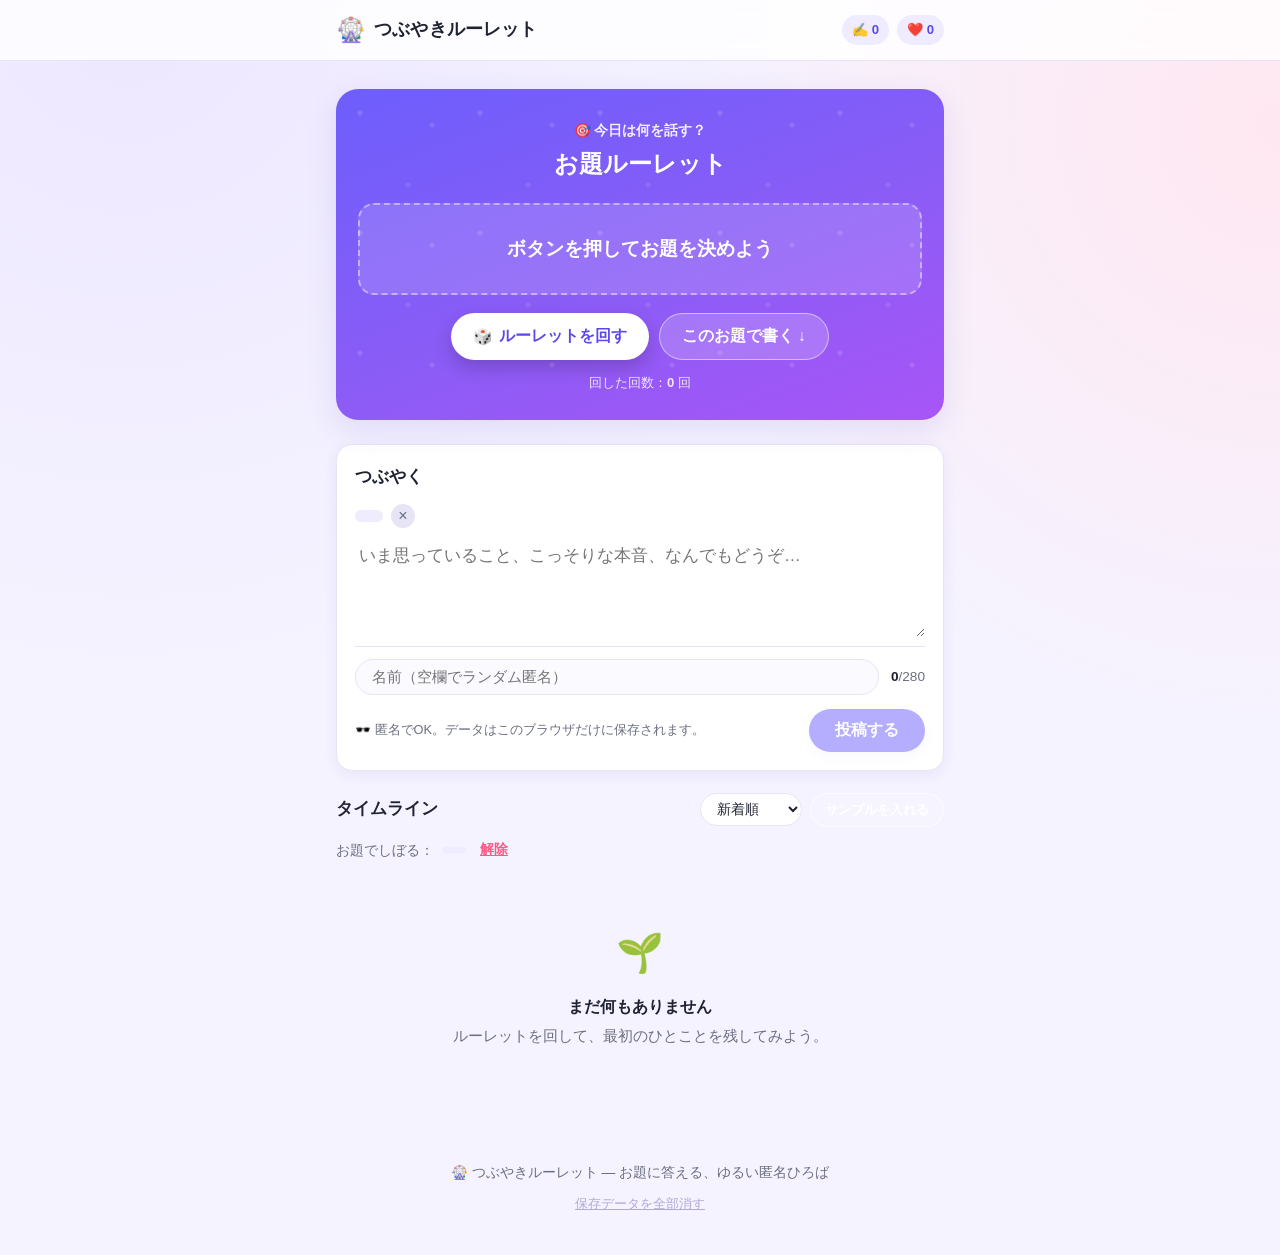
==== index.html @ 8a647266 "つぶやきルーレット: お題ルーレット付き匿名ミニSNS（初版） お題ルーレット・匿名投稿・いいね・お題フィルタ・localStorage保存の静的サイト。  Co-Authored-By: Claud" ====
<!DOCTYPE html>
<html lang="ja">
<head>
  <meta charset="UTF-8">
  <meta name="viewport" content="width=device-width, initial-scale=1.0">
  <title>つぶやきルーレット | お題に答える匿名ひろば</title>
  <meta name="description" content="お題ルーレットを回して、出たテーマに匿名でつぶやくミニSNS。人の考えや思想がゆるくのぞける、遊び心のあるひろばです。">
  <link rel="stylesheet" href="style.css">
</head>
<body>
  <!-- ヘッダー -->
  <header class="header">
    <div class="wrap header__inner">
      <a href="#top" class="brand">
        <span class="brand__mark">🎡</span>
        <span class="brand__name">つぶやきルーレット</span>
      </a>
      <div class="header__stats" id="headerStats">
        <span class="stat-chip" title="このブラウザからの投稿数">✍️ <b id="statPosts">0</b></span>
        <span class="stat-chip" title="あなたが押したいいね">❤️ <b id="statLikes">0</b></span>
      </div>
    </div>
  </header>

  <main class="wrap" id="top">
    <!-- ゲーム：お題ルーレット -->
    <section class="roulette" aria-labelledby="rouletteHead">
      <p class="roulette__eyebrow">🎯 今日は何を話す？</p>
      <h1 class="roulette__head" id="rouletteHead">お題ルーレット</h1>

      <div class="reel" id="reel" aria-live="polite">
        <span class="reel__text" id="reelText">ボタンを押してお題を決めよう</span>
      </div>

      <div class="roulette__actions">
        <button class="btn btn--spin" id="spinBtn">
          <span class="btn__icon">🎲</span> ルーレットを回す
        </button>
        <button class="btn btn--ghost" id="jumpPost" hidden>このお題で書く ↓</button>
      </div>
      <p class="roulette__hint" id="spinHint">回した回数：<b id="spinCount">0</b> 回</p>
    </section>

    <!-- 投稿フォーム -->
    <section class="composer" id="composer" aria-labelledby="composerHead">
      <h2 class="section-title" id="composerHead">つぶやく</h2>

      <div class="composer__topic" id="composerTopic" hidden>
        <span class="topic-chip" id="topicChip"></span>
        <button class="topic-clear" id="topicClear" title="お題を外す" aria-label="お題を外す">×</button>
      </div>

      <form id="postForm" novalidate>
        <textarea id="postText" class="composer__text" maxlength="280"
          placeholder="いま思っていること、こっそりな本音、なんでもどうぞ…" rows="3" required></textarea>

        <div class="composer__row">
          <input id="postName" class="composer__name" type="text" maxlength="20"
            placeholder="名前（空欄でランダム匿名）" autocomplete="off">
          <span class="composer__count"><b id="charCount">0</b>/280</span>
        </div>

        <div class="composer__foot">
          <p class="composer__note">🕶️ 匿名でOK。データはこのブラウザだけに保存されます。</p>
          <button type="submit" class="btn btn--post" id="postBtn">投稿する</button>
        </div>
      </form>
    </section>

    <!-- タイムライン -->
    <section class="timeline" aria-labelledby="timelineHead">
      <div class="timeline__head">
        <h2 class="section-title" id="timelineHead">タイムライン</h2>
        <div class="timeline__tools">
          <select id="sortSelect" class="select" aria-label="並び替え">
            <option value="new">新着順</option>
            <option value="like">いいね順</option>
          </select>
          <button class="btn btn--ghost btn--sm" id="seedBtn" title="サンプル投稿を追加">サンプルを入れる</button>
        </div>
      </div>

      <div class="filterbar" id="filterBar" hidden>
        <span class="filterbar__label">お題でしぼる：</span>
        <span id="activeFilter" class="filter-tag"></span>
        <button class="filter-clear" id="filterClear">解除</button>
      </div>

      <div id="feed" class="feed"></div>

      <div id="emptyState" class="empty" hidden>
        <span class="empty__emoji">🌱</span>
        <p class="empty__title">まだ何もありません</p>
        <p class="empty__text">ルーレットを回して、最初のひとことを残してみよう。</p>
      </div>
    </section>
  </main>

  <footer class="footer">
    <div class="wrap">
      <p>🎡 つぶやきルーレット — お題に答える、ゆるい匿名ひろば</p>
      <button class="footer__reset" id="resetAll">保存データを全部消す</button>
    </div>
  </footer>

  <!-- 投稿カードのテンプレート -->
  <template id="postTpl">
    <article class="post">
      <div class="post__avatar" aria-hidden="true"></div>
      <div class="post__body">
        <div class="post__meta">
          <span class="post__name"></span>
          <span class="post__dot">·</span>
          <time class="post__time"></time>
          <button class="post__del" title="削除" aria-label="この投稿を削除">🗑️</button>
        </div>
        <button class="post__topic" hidden></button>
        <p class="post__text"></p>
        <div class="post__actions">
          <button class="like">
            <span class="like__icon">🤍</span>
            <span class="like__count">0</span>
          </button>
        </div>
      </div>
    </article>
  </template>

  <script src="script.js"></script>
</body>
</html>
---- style.css ----
/* =========================================================
   つぶやきルーレット — styles
   ========================================================= */
*,
*::before,
*::after { box-sizing: border-box; }

:root {
  --bg: #f5f3ff;
  --bg-soft: #ffffff;
  --ink: #1f2233;
  --ink-soft: #6b6f82;
  --line: #e7e4f5;
  --brand: #6d5efc;
  --brand-dark: #5a49e8;
  --brand-soft: #efecff;
  --pink: #ff5a86;
  --gold: #ffb020;
  --radius: 16px;
  --shadow: 0 10px 30px rgba(80, 66, 190, 0.12);
  --shadow-soft: 0 4px 14px rgba(80, 66, 190, 0.08);
  --max: 640px;
  --t: 0.2s ease;
}

html { scroll-behavior: smooth; }

body {
  margin: 0;
  font-family: "Hiragino Kaku Gothic ProN", "Hiragino Sans", "Noto Sans JP",
    "Yu Gothic", "Meiryo", sans-serif;
  color: var(--ink);
  background:
    radial-gradient(circle at 10% 0%, #ede7ff 0, transparent 40%),
    radial-gradient(circle at 100% 10%, #ffe7f1 0, transparent 35%),
    var(--bg);
  line-height: 1.7;
  -webkit-font-smoothing: antialiased;
  min-height: 100vh;
}

.wrap { width: 100%; max-width: var(--max); margin: 0 auto; padding: 0 16px; }

h1, h2, p { margin: 0; }
button { font-family: inherit; cursor: pointer; }

/* ---------------- Header ---------------- */
.header {
  position: sticky;
  top: 0;
  z-index: 50;
  background: rgba(255, 255, 255, 0.82);
  backdrop-filter: blur(10px);
  border-bottom: 1px solid var(--line);
}
.header__inner {
  display: flex;
  align-items: center;
  justify-content: space-between;
  height: 60px;
}
.brand { display: flex; align-items: center; gap: 8px; color: var(--ink); text-decoration: none; }
.brand__mark { font-size: 1.5rem; }
.brand__name { font-weight: 800; font-size: 1.1rem; letter-spacing: 0.01em; }
.header__stats { display: flex; gap: 8px; }
.stat-chip {
  font-size: 0.82rem;
  font-weight: 600;
  color: var(--ink-soft);
  background: var(--brand-soft);
  padding: 4px 10px;
  border-radius: 999px;
}
.stat-chip b { color: var(--brand-dark); }

/* ---------------- Roulette (game) ---------------- */
.roulette {
  text-align: center;
  margin: 28px 0 24px;
  padding: 30px 22px 26px;
  background: linear-gradient(160deg, #6d5efc 0%, #8b5cf6 55%, #a855f7 100%);
  border-radius: 22px;
  color: #fff;
  box-shadow: var(--shadow);
  position: relative;
  overflow: hidden;
}
.roulette::after {
  content: "";
  position: absolute;
  inset: 0;
  background-image:
    radial-gradient(circle at 20% 20%, rgba(255,255,255,.14) 0 2px, transparent 3px),
    radial-gradient(circle at 80% 30%, rgba(255,255,255,.12) 0 2px, transparent 3px),
    radial-gradient(circle at 60% 80%, rgba(255,255,255,.10) 0 2px, transparent 3px);
  background-size: 120px 120px;
  pointer-events: none;
}
.roulette__eyebrow { position: relative; font-size: 0.85rem; font-weight: 700; opacity: 0.9; }
.roulette__head { position: relative; font-size: 1.5rem; font-weight: 800; margin: 2px 0 18px; }

.reel {
  position: relative;
  min-height: 92px;
  display: flex;
  align-items: center;
  justify-content: center;
  padding: 16px 18px;
  margin-bottom: 18px;
  background: rgba(255, 255, 255, 0.14);
  border: 2px dashed rgba(255, 255, 255, 0.45);
  border-radius: var(--radius);
}
.reel__text {
  font-size: 1.2rem;
  font-weight: 800;
  line-height: 1.5;
  transition: transform 0.08s ease, opacity 0.08s ease;
}
.reel.is-spinning .reel__text { opacity: 0.9; }
.reel.is-hit { animation: pop 0.45s ease; }
@keyframes pop {
  0% { transform: scale(0.8); }
  55% { transform: scale(1.08); }
  100% { transform: scale(1); }
}

.roulette__actions { position: relative; display: flex; gap: 10px; justify-content: center; flex-wrap: wrap; }
.roulette__hint { position: relative; margin-top: 12px; font-size: 0.82rem; opacity: 0.85; }

/* ---------------- Buttons ---------------- */
.btn {
  display: inline-flex;
  align-items: center;
  justify-content: center;
  gap: 6px;
  border: none;
  border-radius: 999px;
  font-weight: 700;
  font-size: 0.98rem;
  padding: 12px 22px;
  transition: transform var(--t), background var(--t), box-shadow var(--t), color var(--t);
}
.btn:active { transform: scale(0.96); }
.btn--spin {
  background: #fff;
  color: var(--brand-dark);
  box-shadow: 0 8px 18px rgba(0, 0, 0, 0.18);
}
.btn--spin:hover { transform: translateY(-2px); }
.btn--spin:disabled { opacity: 0.7; cursor: default; transform: none; }
.btn--ghost {
  background: rgba(255, 255, 255, 0.18);
  color: #fff;
  border: 1px solid rgba(255, 255, 255, 0.5);
}
.btn--ghost:hover { background: rgba(255, 255, 255, 0.28); }
.btn--post {
  background: var(--brand);
  color: #fff;
  padding: 11px 26px;
  box-shadow: var(--shadow-soft);
}
.btn--post:hover { background: var(--brand-dark); }
.btn--post:disabled { opacity: 0.5; cursor: default; }
.btn--sm { padding: 7px 14px; font-size: 0.84rem; }

/* ---------------- Composer ---------------- */
.section-title { font-size: 1.05rem; font-weight: 800; color: var(--ink); }

.composer {
  background: var(--bg-soft);
  border: 1px solid var(--line);
  border-radius: var(--radius);
  padding: 18px;
  box-shadow: var(--shadow-soft);
  margin-bottom: 22px;
}
.composer__topic { display: flex; align-items: center; gap: 8px; margin: 12px 0 4px; }
.topic-chip {
  display: inline-block;
  font-size: 0.85rem;
  font-weight: 700;
  color: var(--brand-dark);
  background: var(--brand-soft);
  padding: 6px 14px;
  border-radius: 999px;
}
.topic-clear {
  border: none;
  background: var(--line);
  color: var(--ink-soft);
  width: 24px; height: 24px;
  border-radius: 50%;
  font-size: 1rem;
  line-height: 1;
}
.topic-clear:hover { background: #ddd8f0; }

.composer__text {
  width: 100%;
  border: none;
  resize: vertical;
  font-family: inherit;
  font-size: 1.05rem;
  line-height: 1.7;
  color: var(--ink);
  padding: 10px 4px;
  background: transparent;
}
.composer__text:focus { outline: none; }

.composer__row {
  display: flex;
  align-items: center;
  gap: 12px;
  border-top: 1px solid var(--line);
  padding-top: 12px;
}
.composer__name {
  flex: 1;
  border: 1px solid var(--line);
  border-radius: 999px;
  padding: 9px 16px;
  font-size: 0.92rem;
  font-family: inherit;
  color: var(--ink);
  background: #fafaff;
}
.composer__name:focus { outline: none; border-color: var(--brand); }
.composer__count { font-size: 0.85rem; color: var(--ink-soft); white-space: nowrap; }
.composer__count b { color: var(--ink); }
.composer__count.is-over b { color: var(--pink); }

.composer__foot {
  display: flex;
  align-items: center;
  justify-content: space-between;
  gap: 12px;
  margin-top: 14px;
}
.composer__note { font-size: 0.8rem; color: var(--ink-soft); }

/* ---------------- Timeline ---------------- */
.timeline__head {
  display: flex;
  align-items: center;
  justify-content: space-between;
  gap: 12px;
  margin-bottom: 12px;
}
.timeline__tools { display: flex; gap: 8px; align-items: center; }
.select {
  font-family: inherit;
  font-size: 0.86rem;
  padding: 7px 12px;
  border: 1px solid var(--line);
  border-radius: 999px;
  background: var(--bg-soft);
  color: var(--ink);
}
.select:focus { outline: none; border-color: var(--brand); }

.filterbar {
  display: flex;
  align-items: center;
  gap: 8px;
  flex-wrap: wrap;
  margin-bottom: 12px;
  font-size: 0.85rem;
  color: var(--ink-soft);
}
.filter-tag {
  font-weight: 700;
  color: var(--brand-dark);
  background: var(--brand-soft);
  padding: 3px 12px;
  border-radius: 999px;
}
.filter-clear {
  border: none;
  background: none;
  color: var(--pink);
  font-size: 0.85rem;
  font-weight: 700;
  text-decoration: underline;
}

.feed { display: flex; flex-direction: column; gap: 12px; }

.post {
  display: flex;
  gap: 12px;
  background: var(--bg-soft);
  border: 1px solid var(--line);
  border-radius: var(--radius);
  padding: 16px;
  box-shadow: var(--shadow-soft);
  animation: rise 0.35s ease;
}
@keyframes rise {
  from { opacity: 0; transform: translateY(10px); }
  to { opacity: 1; transform: none; }
}
.post__avatar {
  flex-shrink: 0;
  width: 44px; height: 44px;
  border-radius: 50%;
  display: flex;
  align-items: center;
  justify-content: center;
  font-weight: 800;
  font-size: 1.1rem;
  color: #fff;
}
.post__body { flex: 1; min-width: 0; }
.post__meta { display: flex; align-items: center; gap: 6px; font-size: 0.9rem; }
.post__name { font-weight: 700; color: var(--ink); }
.post__dot { color: var(--ink-soft); }
.post__time { color: var(--ink-soft); font-size: 0.85rem; }
.post__del {
  margin-left: auto;
  border: none;
  background: none;
  font-size: 0.9rem;
  opacity: 0.4;
  transition: opacity var(--t);
}
.post__del:hover { opacity: 1; }

.post__topic {
  display: inline-block;
  margin: 6px 0 2px;
  border: none;
  font-size: 0.78rem;
  font-weight: 700;
  color: var(--brand-dark);
  background: var(--brand-soft);
  padding: 3px 11px;
  border-radius: 999px;
}
.post__topic:hover { background: #e3ddff; }

.post__text {
  margin: 6px 0 10px;
  font-size: 1.02rem;
  line-height: 1.75;
  white-space: pre-wrap;
  word-break: break-word;
}
.post__actions { display: flex; gap: 8px; }
.like {
  display: inline-flex;
  align-items: center;
  gap: 6px;
  border: 1px solid var(--line);
  background: var(--bg-soft);
  color: var(--ink-soft);
  padding: 5px 14px;
  border-radius: 999px;
  font-size: 0.86rem;
  font-weight: 600;
  transition: all var(--t);
}
.like:hover { border-color: var(--pink); color: var(--pink); }
.like.is-liked {
  background: #fff0f5;
  border-color: var(--pink);
  color: var(--pink);
}
.like.is-liked .like__icon { animation: beat 0.4s ease; }
@keyframes beat {
  0%,100% { transform: scale(1); }
  40% { transform: scale(1.35); }
}

/* ---------------- Empty ---------------- */
.empty { text-align: center; padding: 46px 20px; color: var(--ink-soft); }
.empty__emoji { font-size: 2.4rem; }
.empty__title { font-weight: 800; color: var(--ink); margin-top: 8px; }
.empty__text { font-size: 0.92rem; margin-top: 4px; }

/* ---------------- Footer ---------------- */
.footer {
  margin-top: 40px;
  padding: 26px 0 40px;
  text-align: center;
  color: var(--ink-soft);
  font-size: 0.86rem;
}
.footer__reset {
  display: inline-block;
  margin-top: 10px;
  border: none;
  background: none;
  color: #b3a9d6;
  font-size: 0.8rem;
  text-decoration: underline;
}
.footer__reset:hover { color: var(--pink); }

/* ---------------- Toast ---------------- */
.toast {
  position: fixed;
  left: 50%;
  bottom: 26px;
  transform: translateX(-50%) translateY(20px);
  background: var(--ink);
  color: #fff;
  padding: 11px 22px;
  border-radius: 999px;
  font-size: 0.9rem;
  font-weight: 600;
  box-shadow: 0 10px 24px rgba(0, 0, 0, 0.25);
  opacity: 0;
  pointer-events: none;
  transition: opacity 0.25s ease, transform 0.25s ease;
  z-index: 100;
}
.toast.is-show { opacity: 1; transform: translateX(-50%) translateY(0); }

@media (prefers-reduced-motion: reduce) {
  * { animation: none !important; scroll-behavior: auto; }
}

/* ---------------- Responsive ---------------- */
@media (max-width: 480px) {
  .roulette__head { font-size: 1.3rem; }
  .reel__text { font-size: 1.05rem; }
  .composer__foot { flex-direction: column; align-items: stretch; }
  .btn--post { width: 100%; }
  .brand__name { font-size: 1rem; }
}
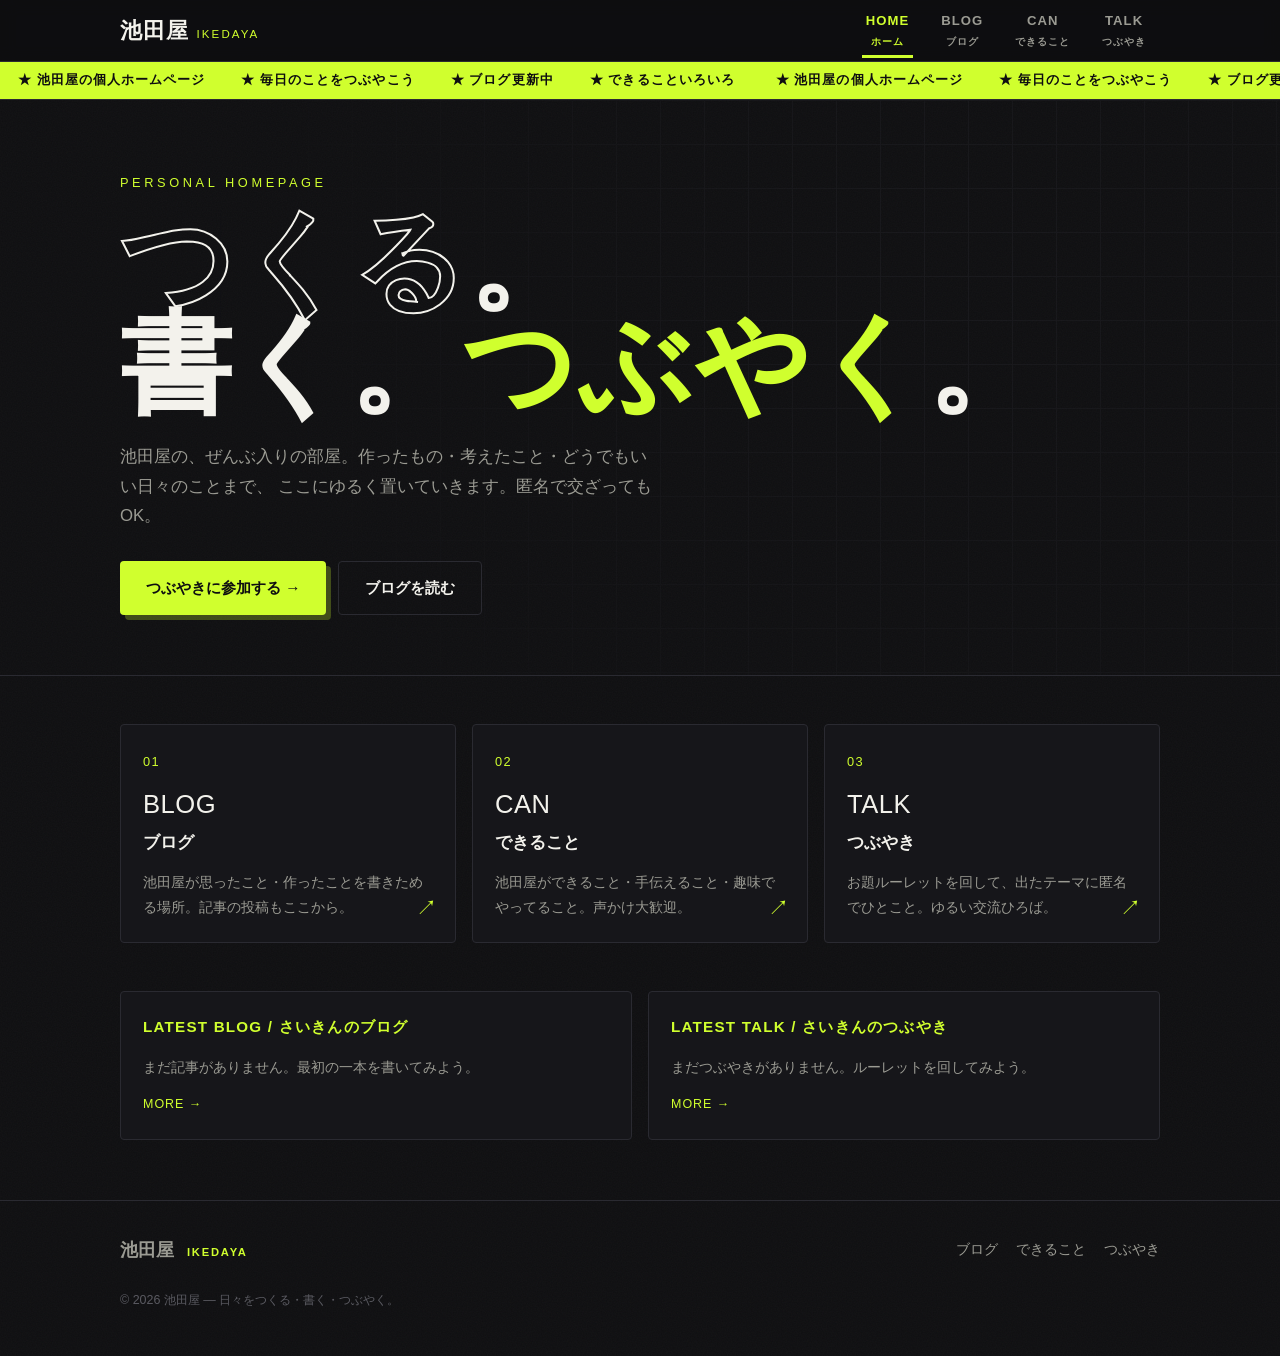
==== commit 504aa833: "池田屋の個人ホームページに再構成（ダーク×アシッドの多ページ化） ・ホーム/ブログ/できること/つぶやきの4ページ構成 ・ドロヘドロ的なダーク×アシッドの新デザイン、JP/EN併記ナビ ・ブログ投稿機" ====
--- a/index.html
+++ b/index.html
@@ -3,129 +3,107 @@
 <head>
   <meta charset="UTF-8">
   <meta name="viewport" content="width=device-width, initial-scale=1.0">
-  <title>つぶやきルーレット | お題に答える匿名ひろば</title>
-  <meta name="description" content="お題ルーレットを回して、出たテーマに匿名でつぶやくミニSNS。人の考えや思想がゆるくのぞける、遊び心のあるひろばです。">
+  <title>池田屋 IKEDAYA | 日々をつくる・書く・つぶやく</title>
+  <meta name="description" content="池田屋の個人ホームページ。ブログ、できること、そしてお題に答える匿名つぶやきSNS。日々のことをカジュアルに残す場所。">
   <link rel="stylesheet" href="style.css">
 </head>
-<body>
-  <!-- ヘッダー -->
-  <header class="header">
-    <div class="wrap header__inner">
-      <a href="#top" class="brand">
-        <span class="brand__mark">🎡</span>
-        <span class="brand__name">つぶやきルーレット</span>
+<body data-page="home">
+  <!-- ナビ -->
+  <header class="nav">
+    <div class="nav__inner">
+      <a class="nav__brand" href="index.html">
+        <span class="nav__jp">池田屋</span><span class="nav__en">IKEDAYA</span>
       </a>
-      <div class="header__stats" id="headerStats">
-        <span class="stat-chip" title="このブラウザからの投稿数">✍️ <b id="statPosts">0</b></span>
-        <span class="stat-chip" title="あなたが押したいいね">❤️ <b id="statLikes">0</b></span>
-      </div>
+      <button class="nav__toggle" id="navToggle" aria-controls="navMenu" aria-expanded="false">MENU</button>
+      <nav class="nav__menu" id="navMenu">
+        <a href="index.html" data-nav="home">HOME<span>ホーム</span></a>
+        <a href="blog.html" data-nav="blog">BLOG<span>ブログ</span></a>
+        <a href="can.html" data-nav="can">CAN<span>できること</span></a>
+        <a href="sns.html" data-nav="sns">TALK<span>つぶやき</span></a>
+      </nav>
     </div>
   </header>
 
-  <main class="wrap" id="top">
-    <!-- ゲーム：お題ルーレット -->
-    <section class="roulette" aria-labelledby="rouletteHead">
-      <p class="roulette__eyebrow">🎯 今日は何を話す？</p>
-      <h1 class="roulette__head" id="rouletteHead">お題ルーレット</h1>
+  <!-- ティッカー -->
+  <div class="ticker" aria-hidden="true">
+    <div class="ticker__track">
+      <span>★ 池田屋の個人ホームページ</span><span>★ 毎日のことをつぶやこう</span><span>★ ブログ更新中</span><span>★ できることいろいろ</span>
+      <span>★ 池田屋の個人ホームページ</span><span>★ 毎日のことをつぶやこう</span><span>★ ブログ更新中</span><span>★ できることいろいろ</span>
+    </div>
+  </div>
 
-      <div class="reel" id="reel" aria-live="polite">
-        <span class="reel__text" id="reelText">ボタンを押してお題を決めよう</span>
+  <!-- ヒーロー -->
+  <section class="hero">
+    <div class="wrap hero__inner">
+      <p class="hero__kicker en">PERSONAL HOMEPAGE</p>
+      <h1 class="hero__title">
+        <span class="out">つくる</span>。<br>書く。<span class="acid">つぶやく</span>。
+      </h1>
+      <p class="hero__sub">
+        池田屋の、ぜんぶ入りの部屋。作ったもの・考えたこと・どうでもいい日々のことまで、
+        ここにゆるく置いていきます。匿名で交ざってもOK。
+      </p>
+      <div class="hero__cta">
+        <a href="sns.html" class="btn btn--acid">つぶやきに参加する →</a>
+        <a href="blog.html" class="btn btn--line">ブログを読む</a>
       </div>
+    </div>
+  </section>
 
-      <div class="roulette__actions">
-        <button class="btn btn--spin" id="spinBtn">
-          <span class="btn__icon">🎲</span> ルーレットを回す
-        </button>
-        <button class="btn btn--ghost" id="jumpPost" hidden>このお題で書く ↓</button>
+  <!-- 各ページ導線 -->
+  <div class="wrap">
+    <div class="home-grid">
+      <a class="tile" href="blog.html">
+        <div class="tile__no en">01</div>
+        <div class="tile__en en">BLOG</div>
+        <div class="tile__jp">ブログ</div>
+        <p class="tile__desc">池田屋が思ったこと・作ったことを書きためる場所。記事の投稿もここから。</p>
+        <span class="tile__arrow">↗</span>
+      </a>
+      <a class="tile" href="can.html">
+        <div class="tile__no en">02</div>
+        <div class="tile__en en">CAN</div>
+        <div class="tile__jp">できること</div>
+        <p class="tile__desc">池田屋ができること・手伝えること・趣味でやってること。声かけ大歓迎。</p>
+        <span class="tile__arrow">↗</span>
+      </a>
+      <a class="tile" href="sns.html">
+        <div class="tile__no en">03</div>
+        <div class="tile__en en">TALK</div>
+        <div class="tile__jp">つぶやき</div>
+        <p class="tile__desc">お題ルーレットを回して、出たテーマに匿名でひとこと。ゆるい交流ひろば。</p>
+        <span class="tile__arrow">↗</span>
+      </a>
+    </div>
+
+    <!-- 最新プレビュー -->
+    <div class="preview">
+      <div class="preview__box">
+        <h3>LATEST BLOG / さいきんのブログ</h3>
+        <div id="previewBlog"></div>
+        <a class="preview__more en" href="blog.html">MORE →</a>
       </div>
-      <p class="roulette__hint" id="spinHint">回した回数：<b id="spinCount">0</b> 回</p>
-    </section>
+      <div class="preview__box">
+        <h3>LATEST TALK / さいきんのつぶやき</h3>
+        <div id="previewTalk"></div>
+        <a class="preview__more en" href="sns.html">MORE →</a>
+      </div>
+    </div>
+  </div>
 
-    <!-- 投稿フォーム -->
-    <section class="composer" id="composer" aria-labelledby="composerHead">
-      <h2 class="section-title" id="composerHead">つぶやく</h2>
-
-      <div class="composer__topic" id="composerTopic" hidden>
-        <span class="topic-chip" id="topicChip"></span>
-        <button class="topic-clear" id="topicClear" title="お題を外す" aria-label="お題を外す">×</button>
-      </div>
-
-      <form id="postForm" novalidate>
-        <textarea id="postText" class="composer__text" maxlength="280"
-          placeholder="いま思っていること、こっそりな本音、なんでもどうぞ…" rows="3" required></textarea>
-
-        <div class="composer__row">
-          <input id="postName" class="composer__name" type="text" maxlength="20"
-            placeholder="名前（空欄でランダム匿名）" autocomplete="off">
-          <span class="composer__count"><b id="charCount">0</b>/280</span>
-        </div>
-
-        <div class="composer__foot">
-          <p class="composer__note">🕶️ 匿名でOK。データはこのブラウザだけに保存されます。</p>
-          <button type="submit" class="btn btn--post" id="postBtn">投稿する</button>
-        </div>
-      </form>
-    </section>
-
-    <!-- タイムライン -->
-    <section class="timeline" aria-labelledby="timelineHead">
-      <div class="timeline__head">
-        <h2 class="section-title" id="timelineHead">タイムライン</h2>
-        <div class="timeline__tools">
-          <select id="sortSelect" class="select" aria-label="並び替え">
-            <option value="new">新着順</option>
-            <option value="like">いいね順</option>
-          </select>
-          <button class="btn btn--ghost btn--sm" id="seedBtn" title="サンプル投稿を追加">サンプルを入れる</button>
-        </div>
-      </div>
-
-      <div class="filterbar" id="filterBar" hidden>
-        <span class="filterbar__label">お題でしぼる：</span>
-        <span id="activeFilter" class="filter-tag"></span>
-        <button class="filter-clear" id="filterClear">解除</button>
-      </div>
-
-      <div id="feed" class="feed"></div>
-
-      <div id="emptyState" class="empty" hidden>
-        <span class="empty__emoji">🌱</span>
-        <p class="empty__title">まだ何もありません</p>
-        <p class="empty__text">ルーレットを回して、最初のひとことを残してみよう。</p>
-      </div>
-    </section>
-  </main>
-
-  <footer class="footer">
-    <div class="wrap">
-      <p>🎡 つぶやきルーレット — お題に答える、ゆるい匿名ひろば</p>
-      <button class="footer__reset" id="resetAll">保存データを全部消す</button>
+  <!-- フッター -->
+  <footer class="foot">
+    <div class="wrap foot__inner">
+      <div class="foot__brand">池田屋 <span class="en">IKEDAYA</span></div>
+      <nav class="foot__links">
+        <a href="blog.html">ブログ</a>
+        <a href="can.html">できること</a>
+        <a href="sns.html">つぶやき</a>
+      </nav>
+      <p class="foot__copy">&copy; 2026 池田屋 — 日々をつくる・書く・つぶやく。</p>
     </div>
   </footer>
 
-  <!-- 投稿カードのテンプレート -->
-  <template id="postTpl">
-    <article class="post">
-      <div class="post__avatar" aria-hidden="true"></div>
-      <div class="post__body">
-        <div class="post__meta">
-          <span class="post__name"></span>
-          <span class="post__dot">·</span>
-          <time class="post__time"></time>
-          <button class="post__del" title="削除" aria-label="この投稿を削除">🗑️</button>
-        </div>
-        <button class="post__topic" hidden></button>
-        <p class="post__text"></p>
-        <div class="post__actions">
-          <button class="like">
-            <span class="like__icon">🤍</span>
-            <span class="like__count">0</span>
-          </button>
-        </div>
-      </div>
-    </article>
-  </template>
-
-  <script src="script.js"></script>
+  <script src="common.js"></script>
 </body>
 </html>
--- a/style.css
+++ b/style.css
@@ -1,26 +1,26 @@
 /* =========================================================
-   つぶやきルーレット — styles
+   池田屋 HOMEPAGE — shared styles
+   ダーク × アシッド（ドロヘドロ的な攻めたUI）
    ========================================================= */
 *,
 *::before,
 *::after { box-sizing: border-box; }
 
 :root {
-  --bg: #f5f3ff;
-  --bg-soft: #ffffff;
-  --ink: #1f2233;
-  --ink-soft: #6b6f82;
-  --line: #e7e4f5;
-  --brand: #6d5efc;
-  --brand-dark: #5a49e8;
-  --brand-soft: #efecff;
-  --pink: #ff5a86;
-  --gold: #ffb020;
-  --radius: 16px;
-  --shadow: 0 10px 30px rgba(80, 66, 190, 0.12);
-  --shadow-soft: 0 4px 14px rgba(80, 66, 190, 0.08);
-  --max: 640px;
-  --t: 0.2s ease;
+  --bg: #0e0e10;
+  --bg-2: #16161a;
+  --bg-3: #1e1e24;
+  --ink: #f3f2ec;
+  --muted: #9b9b93;
+  --line: #2a2a31;
+  --acid: #d0ff2e;      /* 毒キミドリ */
+  --acid-dim: #a9d321;
+  --blood: #ff3b3b;     /* 血赤 */
+  --magenta: #ff2e93;
+  --radius: 4px;
+  --max: 1080px;
+  --nav-h: 62px;
+  --t: 0.18s ease;
 }
 
 html { scroll-behavior: smooth; }
@@ -30,392 +30,620 @@
   font-family: "Hiragino Kaku Gothic ProN", "Hiragino Sans", "Noto Sans JP",
     "Yu Gothic", "Meiryo", sans-serif;
   color: var(--ink);
-  background:
-    radial-gradient(circle at 10% 0%, #ede7ff 0, transparent 40%),
-    radial-gradient(circle at 100% 10%, #ffe7f1 0, transparent 35%),
-    var(--bg);
-  line-height: 1.7;
+  background-color: var(--bg);
+  /* 全面に微細ノイズ */
+  background-image: url("data:image/svg+xml,%3Csvg xmlns='http://www.w3.org/2000/svg' width='120' height='120'%3E%3Cfilter id='n'%3E%3CfeTurbulence type='fractalNoise' baseFrequency='0.8' numOctaves='2'/%3E%3C/filter%3E%3Crect width='100%25' height='100%25' filter='url(%23n)' opacity='0.035'/%3E%3C/svg%3E");
+  line-height: 1.75;
   -webkit-font-smoothing: antialiased;
   min-height: 100vh;
 }
 
-.wrap { width: 100%; max-width: var(--max); margin: 0 auto; padding: 0 16px; }
-
-h1, h2, p { margin: 0; }
+img { max-width: 100%; display: block; }
+a { color: inherit; text-decoration: none; }
+h1, h2, h3, p { margin: 0; }
+ul { margin: 0; padding: 0; list-style: none; }
 button { font-family: inherit; cursor: pointer; }
 
-/* ---------------- Header ---------------- */
-.header {
+.wrap { width: 100%; max-width: var(--max); margin: 0 auto; padding: 0 20px; }
+
+.en { font-family: "Arial Black", "Helvetica Neue", Arial, sans-serif; letter-spacing: -0.01em; }
+.acid { color: var(--acid); }
+
+/* =========================================================
+   Navigation
+   ========================================================= */
+.nav {
   position: sticky;
   top: 0;
-  z-index: 50;
-  background: rgba(255, 255, 255, 0.82);
-  backdrop-filter: blur(10px);
+  z-index: 100;
+  height: var(--nav-h);
+  background: rgba(14, 14, 16, 0.9);
+  backdrop-filter: blur(8px);
   border-bottom: 1px solid var(--line);
 }
-.header__inner {
+.nav__inner {
+  height: 100%;
+  max-width: var(--max);
+  margin: 0 auto;
+  padding: 0 20px;
   display: flex;
   align-items: center;
   justify-content: space-between;
-  height: 60px;
-}
-.brand { display: flex; align-items: center; gap: 8px; color: var(--ink); text-decoration: none; }
-.brand__mark { font-size: 1.5rem; }
-.brand__name { font-weight: 800; font-size: 1.1rem; letter-spacing: 0.01em; }
-.header__stats { display: flex; gap: 8px; }
-.stat-chip {
+}
+.nav__brand { display: flex; align-items: baseline; gap: 8px; }
+.nav__jp {
+  font-weight: 900;
+  font-size: 1.35rem;
+  letter-spacing: 0.04em;
+}
+.nav__en {
+  font-family: "Arial Black", Arial, sans-serif;
+  font-size: 0.72rem;
+  letter-spacing: 0.18em;
+  color: var(--acid);
+}
+.nav__menu { display: flex; gap: 4px; }
+.nav__menu a {
+  position: relative;
+  display: flex;
+  flex-direction: column;
+  align-items: center;
+  padding: 6px 14px;
+  font-family: "Arial Black", Arial, sans-serif;
   font-size: 0.82rem;
+  font-weight: 800;
+  letter-spacing: 0.08em;
+  color: var(--muted);
+  transition: color var(--t);
+}
+.nav__menu a span {
+  font-family: "Hiragino Kaku Gothic ProN", sans-serif;
+  font-size: 0.6rem;
   font-weight: 600;
-  color: var(--ink-soft);
-  background: var(--brand-soft);
-  padding: 4px 10px;
-  border-radius: 999px;
-}
-.stat-chip b { color: var(--brand-dark); }
-
-/* ---------------- Roulette (game) ---------------- */
-.roulette {
-  text-align: center;
-  margin: 28px 0 24px;
-  padding: 30px 22px 26px;
-  background: linear-gradient(160deg, #6d5efc 0%, #8b5cf6 55%, #a855f7 100%);
-  border-radius: 22px;
-  color: #fff;
-  box-shadow: var(--shadow);
+  letter-spacing: 0.1em;
+  margin-top: 1px;
+}
+.nav__menu a:hover { color: var(--ink); }
+.nav__menu a.is-active { color: var(--acid); }
+.nav__menu a.is-active::after {
+  content: "";
+  position: absolute;
+  left: 10px; right: 10px; bottom: -1px;
+  height: 3px;
+  background: var(--acid);
+}
+.nav__toggle {
+  display: none;
+  border: 1px solid var(--line);
+  background: transparent;
+  color: var(--ink);
+  font-family: "Arial Black", Arial, sans-serif;
+  font-size: 0.75rem;
+  letter-spacing: 0.14em;
+  padding: 8px 14px;
+  border-radius: var(--radius);
+}
+
+/* =========================================================
+   Marquee ticker
+   ========================================================= */
+.ticker {
+  border-bottom: 1px solid var(--line);
+  background: var(--acid);
+  color: #0e0e10;
+  overflow: hidden;
+  white-space: nowrap;
+}
+.ticker__track {
+  display: inline-block;
+  padding: 7px 0;
+  font-family: "Arial Black", Arial, sans-serif;
+  font-weight: 800;
+  font-size: 0.82rem;
+  letter-spacing: 0.08em;
+  animation: marquee 22s linear infinite;
+}
+.ticker__track span { margin: 0 18px; }
+@keyframes marquee {
+  from { transform: translateX(0); }
+  to { transform: translateX(-50%); }
+}
+
+/* =========================================================
+   Hero (home)
+   ========================================================= */
+.hero {
   position: relative;
+  padding: 72px 0 60px;
+  border-bottom: 1px solid var(--line);
   overflow: hidden;
 }
-.roulette::after {
+.hero::before {
   content: "";
   position: absolute;
   inset: 0;
   background-image:
-    radial-gradient(circle at 20% 20%, rgba(255,255,255,.14) 0 2px, transparent 3px),
-    radial-gradient(circle at 80% 30%, rgba(255,255,255,.12) 0 2px, transparent 3px),
-    radial-gradient(circle at 60% 80%, rgba(255,255,255,.10) 0 2px, transparent 3px);
-  background-size: 120px 120px;
-  pointer-events: none;
-}
-.roulette__eyebrow { position: relative; font-size: 0.85rem; font-weight: 700; opacity: 0.9; }
-.roulette__head { position: relative; font-size: 1.5rem; font-weight: 800; margin: 2px 0 18px; }
-
-.reel {
-  position: relative;
-  min-height: 92px;
-  display: flex;
-  align-items: center;
-  justify-content: center;
-  padding: 16px 18px;
-  margin-bottom: 18px;
-  background: rgba(255, 255, 255, 0.14);
-  border: 2px dashed rgba(255, 255, 255, 0.45);
-  border-radius: var(--radius);
-}
-.reel__text {
-  font-size: 1.2rem;
-  font-weight: 800;
-  line-height: 1.5;
-  transition: transform 0.08s ease, opacity 0.08s ease;
-}
-.reel.is-spinning .reel__text { opacity: 0.9; }
-.reel.is-hit { animation: pop 0.45s ease; }
-@keyframes pop {
-  0% { transform: scale(0.8); }
-  55% { transform: scale(1.08); }
-  100% { transform: scale(1); }
-}
-
-.roulette__actions { position: relative; display: flex; gap: 10px; justify-content: center; flex-wrap: wrap; }
-.roulette__hint { position: relative; margin-top: 12px; font-size: 0.82rem; opacity: 0.85; }
-
-/* ---------------- Buttons ---------------- */
+    linear-gradient(var(--line) 1px, transparent 1px),
+    linear-gradient(90deg, var(--line) 1px, transparent 1px);
+  background-size: 44px 44px;
+  opacity: 0.35;
+  mask-image: radial-gradient(circle at 75% 30%, #000, transparent 72%);
+}
+.hero__inner { position: relative; }
+.hero__kicker {
+  font-family: "Arial Black", Arial, sans-serif;
+  font-size: 0.8rem;
+  letter-spacing: 0.28em;
+  color: var(--acid);
+  margin-bottom: 16px;
+}
+.hero__title {
+  font-size: clamp(3rem, 12vw, 7rem);
+  font-weight: 900;
+  line-height: 0.92;
+  letter-spacing: 0.01em;
+}
+.hero__title .out {
+  color: transparent;
+  -webkit-text-stroke: 2px var(--ink);
+}
+.hero__sub {
+  max-width: 540px;
+  margin-top: 26px;
+  color: var(--muted);
+  font-size: 1.05rem;
+}
+.hero__cta { display: flex; flex-wrap: wrap; gap: 12px; margin-top: 30px; }
+
+/* =========================================================
+   Buttons
+   ========================================================= */
 .btn {
   display: inline-flex;
   align-items: center;
-  justify-content: center;
-  gap: 6px;
+  gap: 8px;
   border: none;
+  border-radius: var(--radius);
+  font-weight: 800;
+  font-size: 0.95rem;
+  padding: 13px 26px;
+  transition: transform var(--t), background var(--t), color var(--t), box-shadow var(--t);
+}
+.btn:active { transform: translate(2px, 2px); }
+.btn--acid {
+  background: var(--acid);
+  color: #0e0e10;
+  box-shadow: 5px 5px 0 rgba(208, 255, 46, 0.25);
+}
+.btn--acid:hover { box-shadow: 3px 3px 0 rgba(208, 255, 46, 0.4); }
+.btn--acid:disabled { opacity: 0.4; cursor: default; box-shadow: none; }
+.btn--line {
+  background: transparent;
+  color: var(--ink);
+  border: 1px solid var(--line);
+}
+.btn--line:hover { border-color: var(--acid); color: var(--acid); }
+.btn--ghost {
+  background: var(--bg-3);
+  color: var(--muted);
+  border: 1px solid var(--line);
+  font-size: 0.84rem;
+  padding: 8px 15px;
+}
+.btn--ghost:hover { color: var(--ink); border-color: var(--acid); }
+.btn--sm { padding: 8px 15px; font-size: 0.82rem; }
+
+/* =========================================================
+   Section heading (shared)
+   ========================================================= */
+.page-head { padding: 48px 0 8px; }
+.sec-label {
+  font-family: "Arial Black", Arial, sans-serif;
+  font-size: 0.78rem;
+  letter-spacing: 0.24em;
+  color: var(--acid);
+}
+.sec-title {
+  font-size: clamp(1.8rem, 5vw, 2.8rem);
+  font-weight: 900;
+  letter-spacing: 0.02em;
+  margin-top: 6px;
+}
+.sec-desc { color: var(--muted); margin-top: 10px; max-width: 560px; }
+
+/* =========================================================
+   Home: nav cards
+   ========================================================= */
+.home-grid {
+  display: grid;
+  grid-template-columns: repeat(3, 1fr);
+  gap: 16px;
+  padding: 48px 0;
+}
+.tile {
+  position: relative;
+  display: block;
+  background: var(--bg-2);
+  border: 1px solid var(--line);
+  border-radius: var(--radius);
+  padding: 26px 22px 22px;
+  transition: transform var(--t), border-color var(--t);
+  overflow: hidden;
+}
+.tile:hover { transform: translateY(-4px); border-color: var(--acid); }
+.tile__no {
+  font-family: "Arial Black", Arial, sans-serif;
+  font-size: 0.8rem;
+  color: var(--acid);
+  letter-spacing: 0.1em;
+}
+.tile__en {
+  font-family: "Arial Black", Arial, sans-serif;
+  font-size: 1.6rem;
+  letter-spacing: 0.02em;
+  margin-top: 8px;
+}
+.tile__jp { font-weight: 800; font-size: 1.05rem; margin-top: 2px; }
+.tile__desc { color: var(--muted); font-size: 0.9rem; margin-top: 12px; }
+.tile__arrow {
+  position: absolute;
+  right: 18px; bottom: 16px;
+  color: var(--acid);
+  font-size: 1.3rem;
+  transition: transform var(--t);
+}
+.tile:hover .tile__arrow { transform: translateX(4px); }
+
+/* Home preview strip */
+.preview {
+  display: grid;
+  grid-template-columns: 1fr 1fr;
+  gap: 16px;
+  padding-bottom: 60px;
+}
+.preview__box {
+  background: var(--bg-2);
+  border: 1px solid var(--line);
+  border-radius: var(--radius);
+  padding: 22px;
+}
+.preview__box h3 {
+  font-family: "Arial Black", Arial, sans-serif;
+  font-size: 0.95rem;
+  letter-spacing: 0.08em;
+  color: var(--acid);
+  margin-bottom: 14px;
+}
+.preview__item { padding: 10px 0; border-top: 1px dashed var(--line); }
+.preview__item:first-of-type { border-top: none; }
+.preview__item .t { font-weight: 700; font-size: 0.96rem; }
+.preview__item .m { color: var(--muted); font-size: 0.82rem; margin-top: 2px; }
+.preview__empty { color: var(--muted); font-size: 0.9rem; }
+.preview__more {
+  display: inline-block;
+  margin-top: 14px;
+  font-family: "Arial Black", Arial, sans-serif;
+  font-size: 0.78rem;
+  letter-spacing: 0.08em;
+  color: var(--acid);
+}
+
+/* =========================================================
+   CAN page (できること)
+   ========================================================= */
+.can-list { display: flex; flex-direction: column; gap: 0; padding: 40px 0 20px; }
+.can-item {
+  display: grid;
+  grid-template-columns: 90px 1fr;
+  gap: 20px;
+  padding: 26px 0;
+  border-top: 1px solid var(--line);
+  align-items: start;
+}
+.can-item:last-child { border-bottom: 1px solid var(--line); }
+.can-item__no {
+  font-family: "Arial Black", Arial, sans-serif;
+  font-size: 2rem;
+  color: transparent;
+  -webkit-text-stroke: 1.5px var(--acid);
+  line-height: 1;
+}
+.can-item__title { font-size: 1.25rem; font-weight: 900; }
+.can-item__title em { font-style: normal; color: var(--acid); }
+.can-item__text { color: var(--muted); margin-top: 8px; }
+.can-tags { display: flex; flex-wrap: wrap; gap: 8px; margin-top: 12px; }
+.can-tag {
+  font-size: 0.76rem;
+  font-weight: 700;
+  color: var(--acid);
+  border: 1px solid var(--acid-dim);
+  padding: 3px 11px;
   border-radius: 999px;
-  font-weight: 700;
-  font-size: 0.98rem;
-  padding: 12px 22px;
-  transition: transform var(--t), background var(--t), box-shadow var(--t), color var(--t);
-}
-.btn:active { transform: scale(0.96); }
-.btn--spin {
-  background: #fff;
-  color: var(--brand-dark);
-  box-shadow: 0 8px 18px rgba(0, 0, 0, 0.18);
-}
-.btn--spin:hover { transform: translateY(-2px); }
-.btn--spin:disabled { opacity: 0.7; cursor: default; transform: none; }
-.btn--ghost {
-  background: rgba(255, 255, 255, 0.18);
-  color: #fff;
-  border: 1px solid rgba(255, 255, 255, 0.5);
-}
-.btn--ghost:hover { background: rgba(255, 255, 255, 0.28); }
-.btn--post {
-  background: var(--brand);
-  color: #fff;
-  padding: 11px 26px;
-  box-shadow: var(--shadow-soft);
-}
-.btn--post:hover { background: var(--brand-dark); }
-.btn--post:disabled { opacity: 0.5; cursor: default; }
-.btn--sm { padding: 7px 14px; font-size: 0.84rem; }
-
-/* ---------------- Composer ---------------- */
-.section-title { font-size: 1.05rem; font-weight: 800; color: var(--ink); }
-
-.composer {
-  background: var(--bg-soft);
-  border: 1px solid var(--line);
-  border-radius: var(--radius);
-  padding: 18px;
-  box-shadow: var(--shadow-soft);
-  margin-bottom: 22px;
-}
-.composer__topic { display: flex; align-items: center; gap: 8px; margin: 12px 0 4px; }
-.topic-chip {
-  display: inline-block;
-  font-size: 0.85rem;
-  font-weight: 700;
-  color: var(--brand-dark);
-  background: var(--brand-soft);
-  padding: 6px 14px;
-  border-radius: 999px;
-}
-.topic-clear {
-  border: none;
-  background: var(--line);
-  color: var(--ink-soft);
-  width: 24px; height: 24px;
-  border-radius: 50%;
-  font-size: 1rem;
-  line-height: 1;
-}
-.topic-clear:hover { background: #ddd8f0; }
-
-.composer__text {
-  width: 100%;
-  border: none;
-  resize: vertical;
-  font-family: inherit;
-  font-size: 1.05rem;
-  line-height: 1.7;
-  color: var(--ink);
-  padding: 10px 4px;
-  background: transparent;
-}
-.composer__text:focus { outline: none; }
-
-.composer__row {
-  display: flex;
-  align-items: center;
-  gap: 12px;
-  border-top: 1px solid var(--line);
-  padding-top: 12px;
-}
-.composer__name {
-  flex: 1;
-  border: 1px solid var(--line);
-  border-radius: 999px;
-  padding: 9px 16px;
-  font-size: 0.92rem;
-  font-family: inherit;
-  color: var(--ink);
-  background: #fafaff;
-}
-.composer__name:focus { outline: none; border-color: var(--brand); }
-.composer__count { font-size: 0.85rem; color: var(--ink-soft); white-space: nowrap; }
-.composer__count b { color: var(--ink); }
-.composer__count.is-over b { color: var(--pink); }
-
-.composer__foot {
+}
+.can-cta {
+  margin: 30px 0 70px;
+  padding: 34px 26px;
+  text-align: center;
+  background: var(--bg-2);
+  border: 1px solid var(--line);
+  border-radius: var(--radius);
+}
+.can-cta h3 { font-size: 1.4rem; font-weight: 900; }
+.can-cta p { color: var(--muted); margin: 10px 0 20px; }
+
+/* =========================================================
+   BLOG page
+   ========================================================= */
+.blog-layout { padding: 30px 0 70px; display: grid; gap: 26px; }
+
+.editor {
+  background: var(--bg-2);
+  border: 1px solid var(--line);
+  border-radius: var(--radius);
+}
+.editor__head {
   display: flex;
   align-items: center;
   justify-content: space-between;
-  gap: 12px;
-  margin-top: 14px;
-}
-.composer__note { font-size: 0.8rem; color: var(--ink-soft); }
-
-/* ---------------- Timeline ---------------- */
-.timeline__head {
+  padding: 16px 20px;
+  border-bottom: 1px solid var(--line);
+  cursor: pointer;
+}
+.editor__head h2 {
+  font-family: "Arial Black", Arial, sans-serif;
+  font-size: 0.95rem;
+  letter-spacing: 0.1em;
+}
+.editor__toggle { color: var(--acid); font-weight: 800; font-size: 0.85rem; }
+.editor__body { padding: 20px; display: grid; gap: 14px; }
+.editor__body[hidden] { display: none; }
+.field label {
+  display: block;
+  font-size: 0.78rem;
+  font-weight: 800;
+  letter-spacing: 0.06em;
+  color: var(--muted);
+  margin-bottom: 6px;
+}
+.field input,
+.field textarea {
+  width: 100%;
+  background: var(--bg);
+  border: 1px solid var(--line);
+  border-radius: var(--radius);
+  color: var(--ink);
+  font-family: inherit;
+  font-size: 1rem;
+  padding: 12px 14px;
+  transition: border-color var(--t);
+}
+.field input:focus,
+.field textarea:focus { outline: none; border-color: var(--acid); }
+.field textarea { resize: vertical; line-height: 1.8; }
+.editor__foot { display: flex; align-items: center; justify-content: space-between; gap: 12px; }
+.editor__note { color: var(--muted); font-size: 0.8rem; }
+
+.article {
+  background: var(--bg-2);
+  border: 1px solid var(--line);
+  border-radius: var(--radius);
+  padding: 24px;
+  transition: border-color var(--t);
+}
+.article:hover { border-color: #3a3a44; }
+.article__meta {
   display: flex;
   align-items: center;
-  justify-content: space-between;
-  gap: 12px;
-  margin-bottom: 12px;
-}
+  gap: 10px;
+  font-size: 0.8rem;
+  color: var(--muted);
+  margin-bottom: 8px;
+}
+.article__tag {
+  color: var(--acid);
+  border: 1px solid var(--acid-dim);
+  padding: 1px 10px;
+  border-radius: 999px;
+  font-weight: 700;
+}
+.article__title {
+  font-size: 1.45rem;
+  font-weight: 900;
+  line-height: 1.35;
+  letter-spacing: 0.01em;
+}
+.article__body {
+  color: #cfcfc7;
+  margin-top: 12px;
+  white-space: pre-wrap;
+  word-break: break-word;
+}
+.article__body.is-clamped {
+  display: -webkit-box;
+  -webkit-line-clamp: 3;
+  -webkit-box-orient: vertical;
+  overflow: hidden;
+}
+.article__foot { display: flex; gap: 14px; margin-top: 14px; align-items: center; }
+.article__more {
+  border: none; background: none;
+  color: var(--acid);
+  font-weight: 800; font-size: 0.85rem;
+}
+.article__del {
+  border: none; background: none;
+  color: var(--muted);
+  font-size: 0.85rem;
+  margin-left: auto;
+}
+.article__del:hover { color: var(--blood); }
+
+/* =========================================================
+   SNS: roulette / composer / feed  (dark)
+   ========================================================= */
+.roulette {
+  text-align: center;
+  margin: 30px 0 24px;
+  padding: 30px 22px 26px;
+  background: var(--bg-2);
+  border: 1px solid var(--line);
+  border-radius: var(--radius);
+  position: relative;
+  overflow: hidden;
+}
+.roulette::before {
+  content: "";
+  position: absolute; inset: 0;
+  background-image: linear-gradient(var(--line) 1px, transparent 1px), linear-gradient(90deg, var(--line) 1px, transparent 1px);
+  background-size: 30px 30px;
+  opacity: 0.3;
+  mask-image: radial-gradient(circle at 50% 30%, #000, transparent 70%);
+}
+.roulette__eyebrow { position: relative; font-size: 0.82rem; font-weight: 800; color: var(--acid); letter-spacing: 0.1em; }
+.roulette__head {
+  position: relative;
+  font-family: "Arial Black", Arial, sans-serif;
+  font-size: 1.5rem; margin: 4px 0 18px;
+}
+.reel {
+  position: relative;
+  min-height: 96px;
+  display: flex; align-items: center; justify-content: center;
+  padding: 16px 18px; margin-bottom: 18px;
+  background: var(--bg);
+  border: 2px dashed var(--acid-dim);
+  border-radius: var(--radius);
+}
+.reel__text { font-size: 1.25rem; font-weight: 900; line-height: 1.5; color: var(--ink); }
+.reel.is-spinning .reel__text { color: var(--muted); }
+.reel.is-hit { animation: pop 0.45s ease; }
+.reel.is-hit .reel__text { color: var(--acid); }
+@keyframes pop { 0% { transform: scale(0.85); } 55% { transform: scale(1.08); } 100% { transform: scale(1); } }
+.roulette__actions { position: relative; display: flex; gap: 10px; justify-content: center; flex-wrap: wrap; }
+.roulette__hint { position: relative; margin-top: 12px; font-size: 0.82rem; color: var(--muted); }
+.roulette__hint b { color: var(--acid); }
+
+.composer {
+  background: var(--bg-2);
+  border: 1px solid var(--line);
+  border-radius: var(--radius);
+  padding: 18px; margin-bottom: 24px;
+}
+.composer__topic { display: flex; align-items: center; gap: 8px; margin: 12px 0 4px; }
+.topic-chip {
+  font-size: 0.85rem; font-weight: 800; color: #0e0e10;
+  background: var(--acid); padding: 5px 14px; border-radius: 999px;
+}
+.topic-clear {
+  border: none; background: var(--bg-3); color: var(--muted);
+  width: 24px; height: 24px; border-radius: 50%; font-size: 1rem; line-height: 1;
+}
+.topic-clear:hover { color: var(--ink); }
+.composer__text {
+  width: 100%; border: none; resize: vertical; background: transparent;
+  font-family: inherit; font-size: 1.05rem; line-height: 1.7; color: var(--ink); padding: 10px 4px;
+}
+.composer__text:focus { outline: none; }
+.composer__text::placeholder { color: #63636b; }
+.composer__row {
+  display: flex; align-items: center; gap: 12px;
+  border-top: 1px solid var(--line); padding-top: 12px;
+}
+.composer__name {
+  flex: 1; background: var(--bg); border: 1px solid var(--line); border-radius: 999px;
+  padding: 9px 16px; font-size: 0.92rem; font-family: inherit; color: var(--ink);
+}
+.composer__name:focus { outline: none; border-color: var(--acid); }
+.composer__count { font-size: 0.85rem; color: var(--muted); white-space: nowrap; }
+.composer__count b { color: var(--ink); }
+.composer__count.is-over b { color: var(--blood); }
+.composer__foot { display: flex; align-items: center; justify-content: space-between; gap: 12px; margin-top: 14px; }
+.composer__note { font-size: 0.8rem; color: var(--muted); }
+
+.timeline__head { display: flex; align-items: center; justify-content: space-between; gap: 12px; margin-bottom: 12px; }
 .timeline__tools { display: flex; gap: 8px; align-items: center; }
 .select {
-  font-family: inherit;
-  font-size: 0.86rem;
-  padding: 7px 12px;
-  border: 1px solid var(--line);
-  border-radius: 999px;
-  background: var(--bg-soft);
-  color: var(--ink);
-}
-.select:focus { outline: none; border-color: var(--brand); }
-
-.filterbar {
-  display: flex;
-  align-items: center;
-  gap: 8px;
-  flex-wrap: wrap;
-  margin-bottom: 12px;
-  font-size: 0.85rem;
-  color: var(--ink-soft);
-}
-.filter-tag {
-  font-weight: 700;
-  color: var(--brand-dark);
-  background: var(--brand-soft);
-  padding: 3px 12px;
-  border-radius: 999px;
-}
-.filter-clear {
-  border: none;
-  background: none;
-  color: var(--pink);
-  font-size: 0.85rem;
-  font-weight: 700;
-  text-decoration: underline;
-}
-
-.feed { display: flex; flex-direction: column; gap: 12px; }
-
+  font-family: inherit; font-size: 0.84rem; padding: 8px 12px;
+  border: 1px solid var(--line); border-radius: var(--radius);
+  background: var(--bg-2); color: var(--ink);
+}
+.select:focus { outline: none; border-color: var(--acid); }
+
+.filterbar { display: flex; align-items: center; gap: 8px; flex-wrap: wrap; margin-bottom: 12px; font-size: 0.85rem; color: var(--muted); }
+.filter-tag { font-weight: 800; color: #0e0e10; background: var(--acid); padding: 3px 12px; border-radius: 999px; }
+.filter-clear { border: none; background: none; color: var(--blood); font-size: 0.85rem; font-weight: 700; text-decoration: underline; }
+
+.feed { display: flex; flex-direction: column; gap: 12px; padding-bottom: 40px; }
 .post {
-  display: flex;
-  gap: 12px;
-  background: var(--bg-soft);
-  border: 1px solid var(--line);
-  border-radius: var(--radius);
-  padding: 16px;
-  box-shadow: var(--shadow-soft);
+  display: flex; gap: 12px;
+  background: var(--bg-2); border: 1px solid var(--line);
+  border-radius: var(--radius); padding: 16px;
   animation: rise 0.35s ease;
 }
-@keyframes rise {
-  from { opacity: 0; transform: translateY(10px); }
-  to { opacity: 1; transform: none; }
-}
+@keyframes rise { from { opacity: 0; transform: translateY(10px); } to { opacity: 1; transform: none; } }
 .post__avatar {
-  flex-shrink: 0;
-  width: 44px; height: 44px;
-  border-radius: 50%;
-  display: flex;
-  align-items: center;
-  justify-content: center;
-  font-weight: 800;
-  font-size: 1.1rem;
-  color: #fff;
+  flex-shrink: 0; width: 44px; height: 44px; border-radius: 50%;
+  display: flex; align-items: center; justify-content: center;
+  font-weight: 900; font-size: 1.1rem; color: #0e0e10;
 }
 .post__body { flex: 1; min-width: 0; }
 .post__meta { display: flex; align-items: center; gap: 6px; font-size: 0.9rem; }
-.post__name { font-weight: 700; color: var(--ink); }
-.post__dot { color: var(--ink-soft); }
-.post__time { color: var(--ink-soft); font-size: 0.85rem; }
-.post__del {
-  margin-left: auto;
-  border: none;
-  background: none;
-  font-size: 0.9rem;
-  opacity: 0.4;
-  transition: opacity var(--t);
-}
+.post__name { font-weight: 800; }
+.post__dot, .post__time { color: var(--muted); font-size: 0.85rem; }
+.post__del { margin-left: auto; border: none; background: none; font-size: 0.9rem; opacity: 0.4; transition: opacity var(--t); }
 .post__del:hover { opacity: 1; }
-
 .post__topic {
-  display: inline-block;
-  margin: 6px 0 2px;
-  border: none;
-  font-size: 0.78rem;
-  font-weight: 700;
-  color: var(--brand-dark);
-  background: var(--brand-soft);
-  padding: 3px 11px;
-  border-radius: 999px;
-}
-.post__topic:hover { background: #e3ddff; }
-
-.post__text {
-  margin: 6px 0 10px;
-  font-size: 1.02rem;
-  line-height: 1.75;
-  white-space: pre-wrap;
-  word-break: break-word;
-}
+  display: inline-block; margin: 6px 0 2px; border: none;
+  font-size: 0.78rem; font-weight: 800; color: var(--acid);
+  background: transparent; border: 1px solid var(--acid-dim); padding: 2px 11px; border-radius: 999px;
+}
+.post__topic:hover { background: var(--acid); color: #0e0e10; }
+.post__text { margin: 6px 0 10px; font-size: 1.02rem; line-height: 1.75; white-space: pre-wrap; word-break: break-word; }
 .post__actions { display: flex; gap: 8px; }
 .like {
-  display: inline-flex;
-  align-items: center;
-  gap: 6px;
-  border: 1px solid var(--line);
-  background: var(--bg-soft);
-  color: var(--ink-soft);
-  padding: 5px 14px;
-  border-radius: 999px;
-  font-size: 0.86rem;
-  font-weight: 600;
-  transition: all var(--t);
-}
-.like:hover { border-color: var(--pink); color: var(--pink); }
-.like.is-liked {
-  background: #fff0f5;
-  border-color: var(--pink);
-  color: var(--pink);
-}
+  display: inline-flex; align-items: center; gap: 6px;
+  border: 1px solid var(--line); background: transparent; color: var(--muted);
+  padding: 5px 14px; border-radius: 999px; font-size: 0.86rem; font-weight: 700; transition: all var(--t);
+}
+.like:hover { border-color: var(--blood); color: var(--blood); }
+.like.is-liked { background: rgba(255, 59, 59, 0.12); border-color: var(--blood); color: var(--blood); }
 .like.is-liked .like__icon { animation: beat 0.4s ease; }
-@keyframes beat {
-  0%,100% { transform: scale(1); }
-  40% { transform: scale(1.35); }
-}
-
-/* ---------------- Empty ---------------- */
-.empty { text-align: center; padding: 46px 20px; color: var(--ink-soft); }
+@keyframes beat { 0%,100% { transform: scale(1); } 40% { transform: scale(1.35); } }
+
+.empty { text-align: center; padding: 46px 20px; color: var(--muted); }
 .empty__emoji { font-size: 2.4rem; }
-.empty__title { font-weight: 800; color: var(--ink); margin-top: 8px; }
+.empty__title { font-weight: 900; color: var(--ink); margin-top: 8px; }
 .empty__text { font-size: 0.92rem; margin-top: 4px; }
 
-/* ---------------- Footer ---------------- */
-.footer {
-  margin-top: 40px;
-  padding: 26px 0 40px;
-  text-align: center;
-  color: var(--ink-soft);
-  font-size: 0.86rem;
-}
-.footer__reset {
-  display: inline-block;
-  margin-top: 10px;
-  border: none;
-  background: none;
-  color: #b3a9d6;
-  font-size: 0.8rem;
-  text-decoration: underline;
-}
-.footer__reset:hover { color: var(--pink); }
-
-/* ---------------- Toast ---------------- */
+/* =========================================================
+   Footer
+   ========================================================= */
+.foot {
+  border-top: 1px solid var(--line);
+  padding: 34px 0 44px;
+  color: var(--muted);
+}
+.foot__inner { display: flex; align-items: center; justify-content: space-between; gap: 16px; flex-wrap: wrap; }
+.foot__brand { font-weight: 900; font-size: 1.1rem; }
+.foot__brand span { color: var(--acid); font-family: "Arial Black", Arial, sans-serif; font-size: 0.7rem; letter-spacing: 0.16em; margin-left: 8px; }
+.foot__links { display: flex; gap: 18px; font-size: 0.85rem; }
+.foot__links a:hover { color: var(--acid); }
+.foot__copy { width: 100%; font-size: 0.78rem; color: #5a5a61; margin-top: 8px; }
+.foot__reset { border: none; background: none; color: #4a4a51; font-size: 0.75rem; text-decoration: underline; }
+.foot__reset:hover { color: var(--blood); }
+
+/* =========================================================
+   Toast
+   ========================================================= */
 .toast {
-  position: fixed;
-  left: 50%;
-  bottom: 26px;
+  position: fixed; left: 50%; bottom: 26px;
   transform: translateX(-50%) translateY(20px);
-  background: var(--ink);
-  color: #fff;
-  padding: 11px 22px;
-  border-radius: 999px;
-  font-size: 0.9rem;
-  font-weight: 600;
-  box-shadow: 0 10px 24px rgba(0, 0, 0, 0.25);
-  opacity: 0;
-  pointer-events: none;
+  background: var(--acid); color: #0e0e10;
+  padding: 11px 22px; border-radius: var(--radius);
+  font-size: 0.9rem; font-weight: 800;
+  box-shadow: 0 10px 24px rgba(0, 0, 0, 0.5);
+  opacity: 0; pointer-events: none; z-index: 200;
   transition: opacity 0.25s ease, transform 0.25s ease;
-  z-index: 100;
 }
 .toast.is-show { opacity: 1; transform: translateX(-50%) translateY(0); }
 
@@ -423,11 +651,33 @@
   * { animation: none !important; scroll-behavior: auto; }
 }
 
-/* ---------------- Responsive ---------------- */
-@media (max-width: 480px) {
-  .roulette__head { font-size: 1.3rem; }
-  .reel__text { font-size: 1.05rem; }
+/* =========================================================
+   Responsive
+   ========================================================= */
+@media (max-width: 820px) {
+  .home-grid { grid-template-columns: 1fr; }
+  .preview { grid-template-columns: 1fr; }
+}
+@media (max-width: 720px) {
+  .nav__toggle { display: block; }
+  .nav__menu {
+    position: fixed;
+    top: var(--nav-h); left: 0; right: 0;
+    flex-direction: column;
+    gap: 0;
+    background: var(--bg-2);
+    border-bottom: 1px solid var(--line);
+    transform: translateY(-120%);
+    transition: transform 0.28s ease;
+  }
+  .nav__menu.is-open { transform: translateY(0); }
+  .nav__menu a { flex-direction: row; gap: 8px; padding: 16px 20px; border-bottom: 1px solid var(--line); justify-content: flex-start; }
+  .nav__menu a.is-active::after { display: none; }
+  .can-item { grid-template-columns: 1fr; gap: 8px; }
   .composer__foot { flex-direction: column; align-items: stretch; }
-  .btn--post { width: 100%; }
-  .brand__name { font-size: 1rem; }
-}
+  .composer__foot .btn { width: 100%; justify-content: center; }
+}
+@media (max-width: 460px) {
+  .hero__title { font-size: clamp(2.6rem, 15vw, 4rem); }
+  .foot__inner { flex-direction: column; align-items: flex-start; }
+}
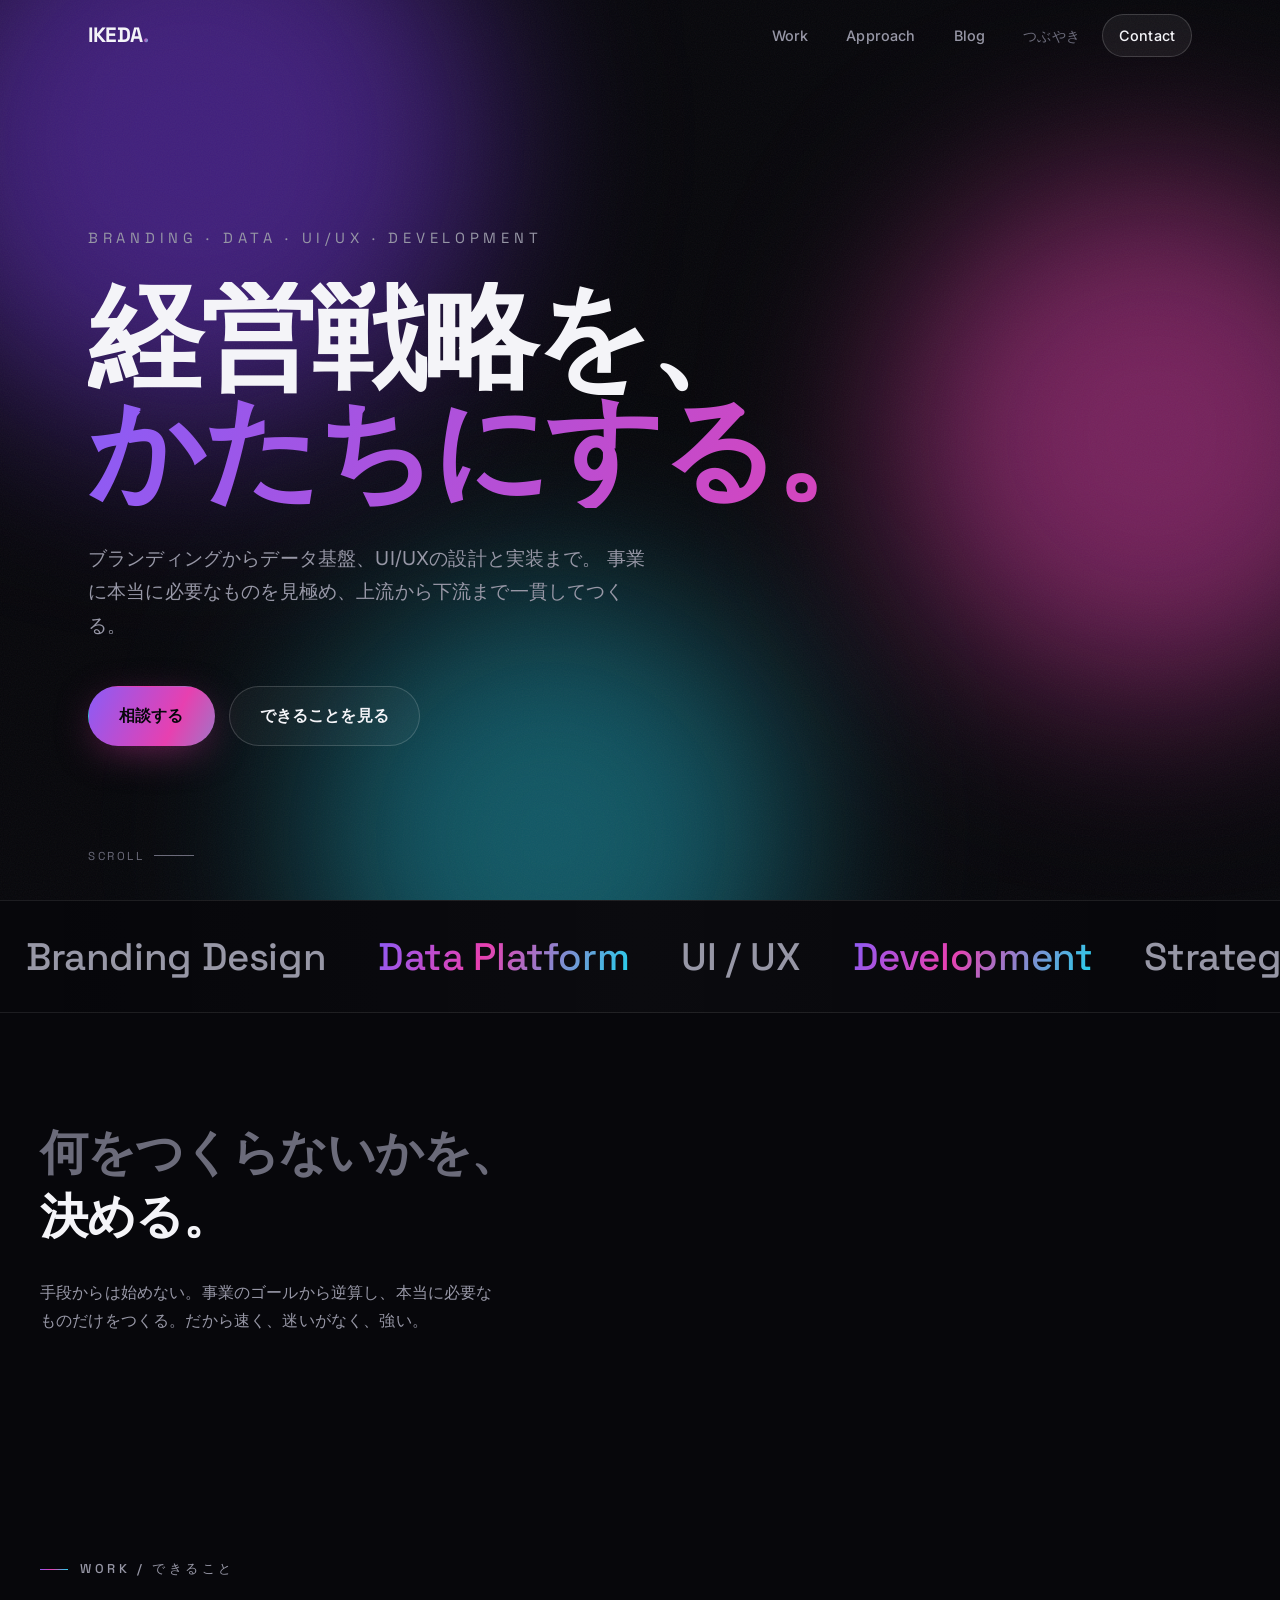
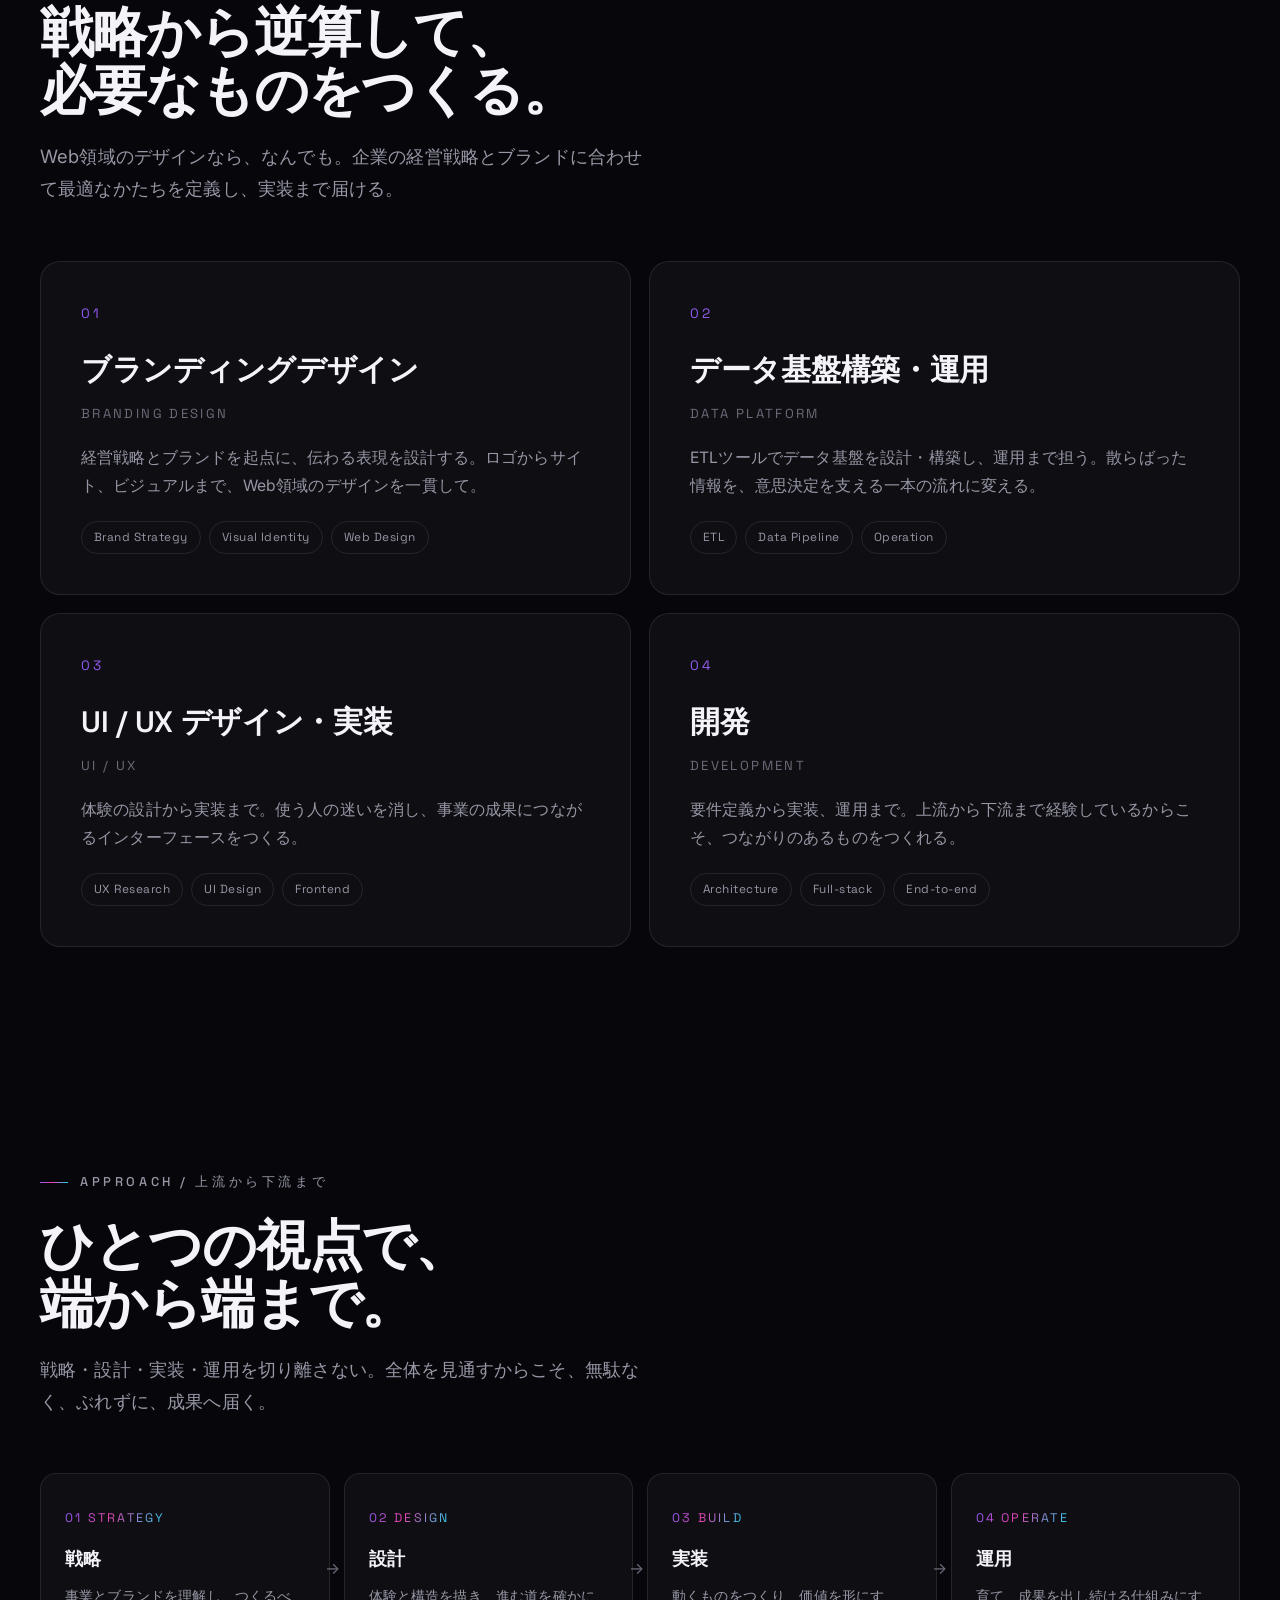
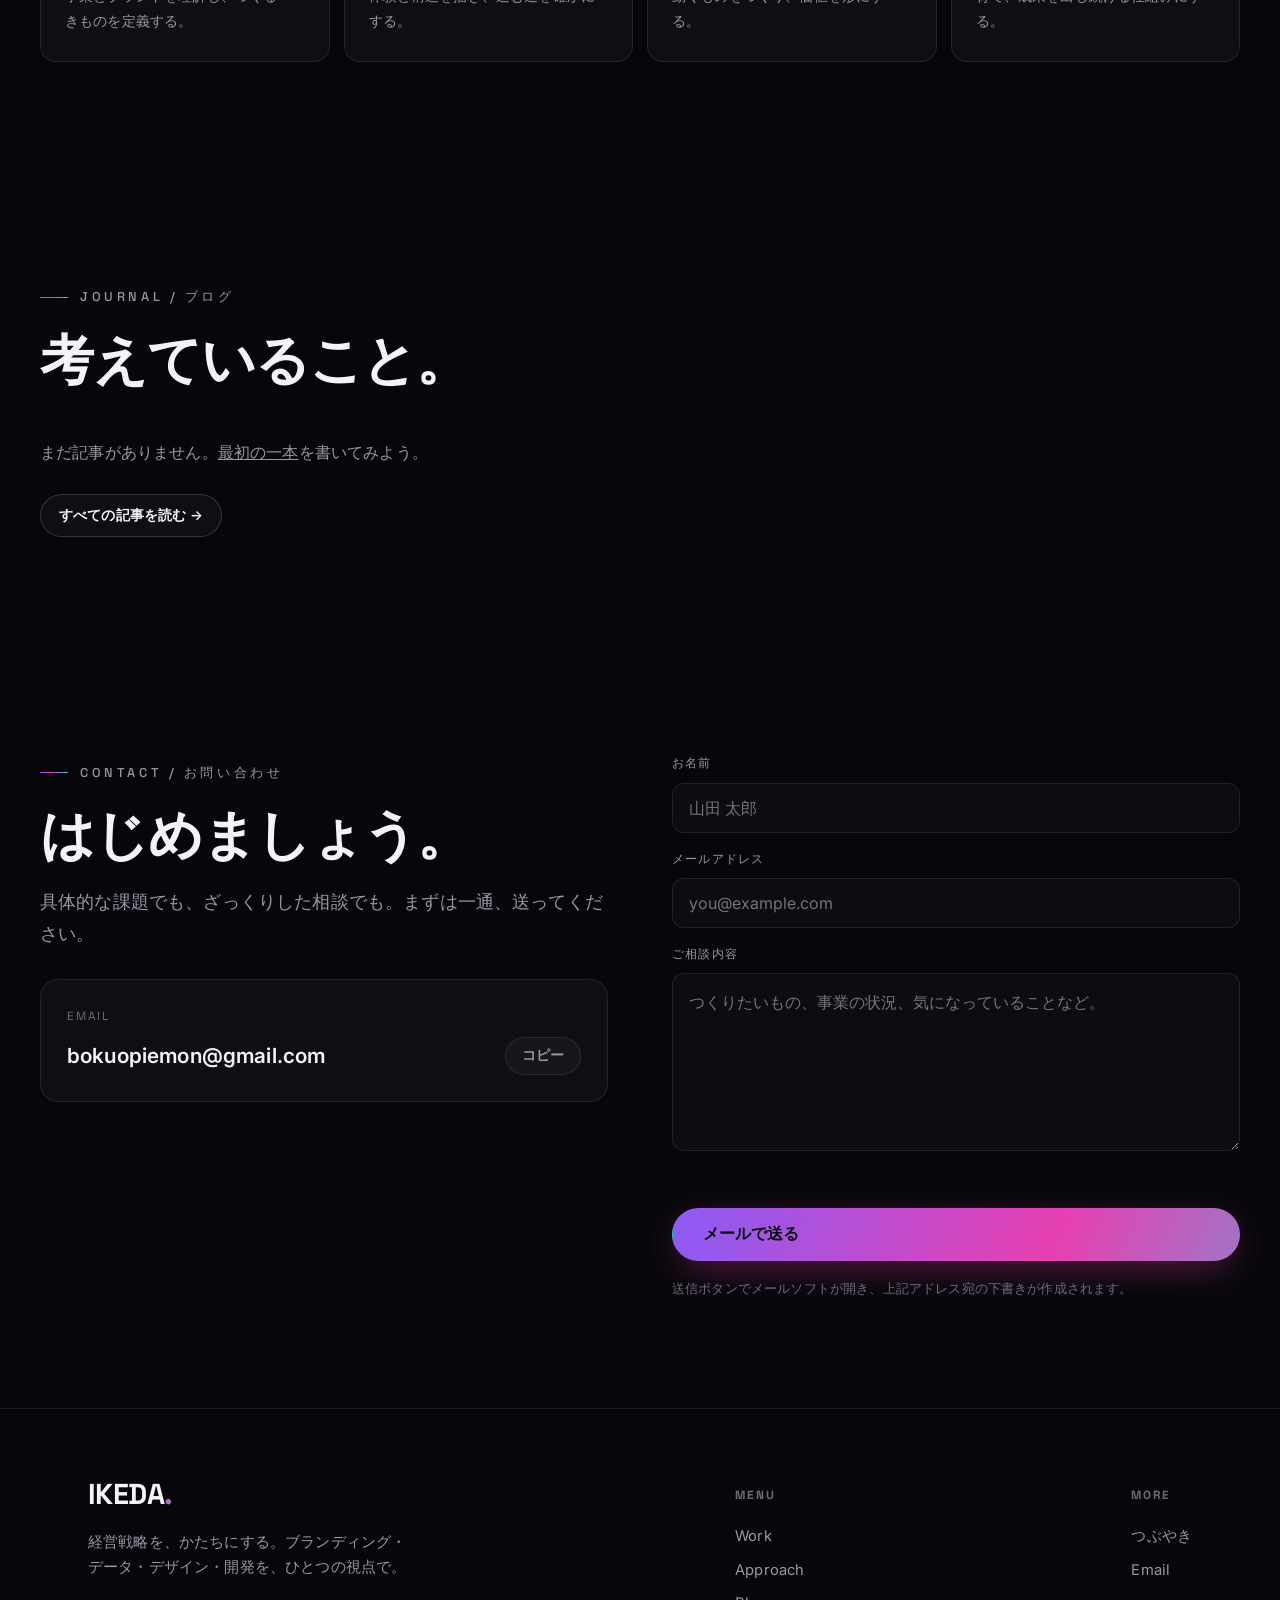
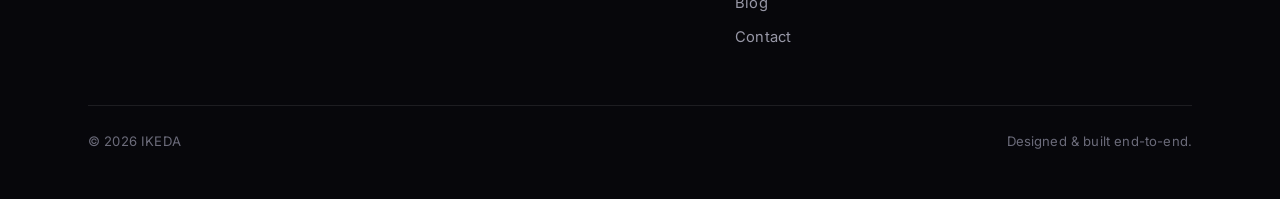
==== commit 7b9a971f: "デザイン全面刷新：IKEDAプロ向けポートフォリオ（ダーク×グラデーション） ・apolix参考の高級テック系UIへ。漆黒＋紫/マゼンタ/シアンのグラデ、巨大タイポ、   カーソルグロー・スクロール表" ====
--- a/index.html
+++ b/index.html
@@ -3,104 +3,209 @@
 <head>
   <meta charset="UTF-8">
   <meta name="viewport" content="width=device-width, initial-scale=1.0">
-  <title>池田屋 IKEDAYA | 日々をつくる・書く・つぶやく</title>
-  <meta name="description" content="池田屋の個人ホームページ。ブログ、できること、そしてお題に答える匿名つぶやきSNS。日々のことをカジュアルに残す場所。">
+  <title>IKEDA — 経営戦略を、かたちにする。</title>
+  <meta name="description" content="ブランディング、データ基盤、UI/UX、開発。事業に必要なものを見極め、上流から下流まで一貫してつくる。池田のポートフォリオ。">
+  <meta property="og:title" content="IKEDA — 経営戦略を、かたちにする。">
+  <meta property="og:description" content="ブランディング、データ基盤、UI/UX、開発。上流から下流まで一貫してつくる。">
+  <link rel="preconnect" href="https://fonts.googleapis.com">
+  <link rel="preconnect" href="https://fonts.gstatic.com" crossorigin>
+  <link href="https://fonts.googleapis.com/css2?family=Inter:wght@400;500;600&family=Space+Grotesk:wght@400;500;600;700&display=swap" rel="stylesheet">
   <link rel="stylesheet" href="style.css">
+  <noscript><style>.reveal{opacity:1;transform:none}</style></noscript>
 </head>
 <body data-page="home">
-  <!-- ナビ -->
-  <header class="nav">
+  <div class="fx" aria-hidden="true">
+    <div class="orb orb--1"></div><div class="orb orb--2"></div><div class="orb orb--3"></div>
+  </div>
+  <div id="cursor" aria-hidden="true"></div>
+
+  <header class="nav" id="nav">
     <div class="nav__inner">
-      <a class="nav__brand" href="index.html">
-        <span class="nav__jp">池田屋</span><span class="nav__en">IKEDAYA</span>
-      </a>
-      <button class="nav__toggle" id="navToggle" aria-controls="navMenu" aria-expanded="false">MENU</button>
+      <a class="nav__brand" href="index.html">IKEDA<span class="nav__dot">.</span></a>
+      <button class="nav__toggle" id="navToggle" aria-controls="navMenu" aria-expanded="false" aria-label="メニュー">
+        <span></span><span></span><span></span>
+      </button>
       <nav class="nav__menu" id="navMenu">
-        <a href="index.html" data-nav="home">HOME<span>ホーム</span></a>
-        <a href="blog.html" data-nav="blog">BLOG<span>ブログ</span></a>
-        <a href="can.html" data-nav="can">CAN<span>できること</span></a>
-        <a href="sns.html" data-nav="sns">TALK<span>つぶやき</span></a>
+        <a href="#work" data-nav="work">Work</a>
+        <a href="#approach">Approach</a>
+        <a href="blog.html" data-nav="blog">Blog</a>
+        <a href="sns.html" class="nav__sub" data-nav="sns">つぶやき</a>
+        <a href="#contact" class="nav__cta">Contact</a>
       </nav>
     </div>
   </header>
 
-  <!-- ティッカー -->
-  <div class="ticker" aria-hidden="true">
-    <div class="ticker__track">
-      <span>★ 池田屋の個人ホームページ</span><span>★ 毎日のことをつぶやこう</span><span>★ ブログ更新中</span><span>★ できることいろいろ</span>
-      <span>★ 池田屋の個人ホームページ</span><span>★ 毎日のことをつぶやこう</span><span>★ ブログ更新中</span><span>★ できることいろいろ</span>
+  <main>
+    <!-- HERO -->
+    <section class="hero wrap">
+      <div class="hero__inner">
+        <p class="hero__kicker reveal">Branding · Data · UI/UX · Development</p>
+        <h1 class="hero__title display">
+          <span class="line reveal" data-delay="1">経営戦略を、</span>
+          <span class="line reveal gradient-text" data-delay="2">かたちにする。</span>
+        </h1>
+        <p class="hero__sub reveal" data-delay="3">
+          ブランディングからデータ基盤、UI/UXの設計と実装まで。
+          事業に本当に必要なものを見極め、上流から下流まで一貫してつくる。
+        </p>
+        <div class="hero__cta reveal" data-delay="3">
+          <a href="#contact" class="btn btn--grad">相談する</a>
+          <a href="#work" class="btn btn--line">できることを見る</a>
+        </div>
+      </div>
+      <span class="hero__scroll">Scroll</span>
+    </section>
+
+    <!-- MARQUEE -->
+    <div class="marquee" aria-hidden="true">
+      <div class="marquee__track">
+        <span>Branding Design</span><span class="on">Data Platform</span><span>UI / UX</span><span class="on">Development</span><span>Strategy → Form</span>
+        <span>Branding Design</span><span class="on">Data Platform</span><span>UI / UX</span><span class="on">Development</span><span>Strategy → Form</span>
+      </div>
     </div>
-  </div>
-
-  <!-- ヒーロー -->
-  <section class="hero">
-    <div class="wrap hero__inner">
-      <p class="hero__kicker en">PERSONAL HOMEPAGE</p>
-      <h1 class="hero__title">
-        <span class="out">つくる</span>。<br>書く。<span class="acid">つぶやく</span>。
-      </h1>
-      <p class="hero__sub">
-        池田屋の、ぜんぶ入りの部屋。作ったもの・考えたこと・どうでもいい日々のことまで、
-        ここにゆるく置いていきます。匿名で交ざってもOK。
+
+    <!-- STATEMENT -->
+    <section class="section wrap">
+      <div class="statement">
+        <p class="statement__text display reveal">
+          <span class="dim">何をつくらないかを、</span>決める。
+        </p>
+        <p class="statement__note reveal" data-delay="1">
+          手段からは始めない。事業のゴールから逆算し、本当に必要なものだけをつくる。だから速く、迷いがなく、強い。
+        </p>
+      </div>
+    </section>
+
+    <!-- WORK -->
+    <section class="section wrap" id="work">
+      <p class="eyebrow reveal">Work / できること</p>
+      <h2 class="section__title display reveal" data-delay="1">戦略から逆算して、<br>必要なものをつくる。</h2>
+      <p class="section__lead reveal" data-delay="2">
+        Web領域のデザインなら、なんでも。企業の経営戦略とブランドに合わせて最適なかたちを定義し、実装まで届ける。
       </p>
-      <div class="hero__cta">
-        <a href="sns.html" class="btn btn--acid">つぶやきに参加する →</a>
-        <a href="blog.html" class="btn btn--line">ブログを読む</a>
-      </div>
-    </div>
-  </section>
-
-  <!-- 各ページ導線 -->
-  <div class="wrap">
-    <div class="home-grid">
-      <a class="tile" href="blog.html">
-        <div class="tile__no en">01</div>
-        <div class="tile__en en">BLOG</div>
-        <div class="tile__jp">ブログ</div>
-        <p class="tile__desc">池田屋が思ったこと・作ったことを書きためる場所。記事の投稿もここから。</p>
-        <span class="tile__arrow">↗</span>
-      </a>
-      <a class="tile" href="can.html">
-        <div class="tile__no en">02</div>
-        <div class="tile__en en">CAN</div>
-        <div class="tile__jp">できること</div>
-        <p class="tile__desc">池田屋ができること・手伝えること・趣味でやってること。声かけ大歓迎。</p>
-        <span class="tile__arrow">↗</span>
-      </a>
-      <a class="tile" href="sns.html">
-        <div class="tile__no en">03</div>
-        <div class="tile__en en">TALK</div>
-        <div class="tile__jp">つぶやき</div>
-        <p class="tile__desc">お題ルーレットを回して、出たテーマに匿名でひとこと。ゆるい交流ひろば。</p>
-        <span class="tile__arrow">↗</span>
-      </a>
-    </div>
-
-    <!-- 最新プレビュー -->
-    <div class="preview">
-      <div class="preview__box">
-        <h3>LATEST BLOG / さいきんのブログ</h3>
-        <div id="previewBlog"></div>
-        <a class="preview__more en" href="blog.html">MORE →</a>
-      </div>
-      <div class="preview__box">
-        <h3>LATEST TALK / さいきんのつぶやき</h3>
-        <div id="previewTalk"></div>
-        <a class="preview__more en" href="sns.html">MORE →</a>
-      </div>
-    </div>
-  </div>
-
-  <!-- フッター -->
-  <footer class="foot">
-    <div class="wrap foot__inner">
-      <div class="foot__brand">池田屋 <span class="en">IKEDAYA</span></div>
-      <nav class="foot__links">
-        <a href="blog.html">ブログ</a>
-        <a href="can.html">できること</a>
-        <a href="sns.html">つぶやき</a>
-      </nav>
-      <p class="foot__copy">&copy; 2026 池田屋 — 日々をつくる・書く・つぶやく。</p>
+
+      <div class="work__grid">
+        <article class="card reveal">
+          <div class="card__no">01</div>
+          <h3 class="card__title display">ブランディングデザイン</h3>
+          <p class="card__en">Branding Design</p>
+          <p class="card__text">経営戦略とブランドを起点に、伝わる表現を設計する。ロゴからサイト、ビジュアルまで、Web領域のデザインを一貫して。</p>
+          <div class="card__tags"><span class="tag">Brand Strategy</span><span class="tag">Visual Identity</span><span class="tag">Web Design</span></div>
+        </article>
+        <article class="card reveal" data-delay="1">
+          <div class="card__no">02</div>
+          <h3 class="card__title display">データ基盤構築・運用</h3>
+          <p class="card__en">Data Platform</p>
+          <p class="card__text">ETLツールでデータ基盤を設計・構築し、運用まで担う。散らばった情報を、意思決定を支える一本の流れに変える。</p>
+          <div class="card__tags"><span class="tag">ETL</span><span class="tag">Data Pipeline</span><span class="tag">Operation</span></div>
+        </article>
+        <article class="card reveal">
+          <div class="card__no">03</div>
+          <h3 class="card__title display">UI / UX デザイン・実装</h3>
+          <p class="card__en">UI / UX</p>
+          <p class="card__text">体験の設計から実装まで。使う人の迷いを消し、事業の成果につながるインターフェースをつくる。</p>
+          <div class="card__tags"><span class="tag">UX Research</span><span class="tag">UI Design</span><span class="tag">Frontend</span></div>
+        </article>
+        <article class="card reveal" data-delay="1">
+          <div class="card__no">04</div>
+          <h3 class="card__title display">開発</h3>
+          <p class="card__en">Development</p>
+          <p class="card__text">要件定義から実装、運用まで。上流から下流まで経験しているからこそ、つながりのあるものをつくれる。</p>
+          <div class="card__tags"><span class="tag">Architecture</span><span class="tag">Full-stack</span><span class="tag">End-to-end</span></div>
+        </article>
+      </div>
+    </section>
+
+    <!-- APPROACH -->
+    <section class="section wrap" id="approach">
+      <p class="eyebrow reveal">Approach / 上流から下流まで</p>
+      <h2 class="section__title display reveal" data-delay="1">ひとつの視点で、<br>端から端まで。</h2>
+      <p class="section__lead reveal" data-delay="2">
+        戦略・設計・実装・運用を切り離さない。全体を見通すからこそ、無駄なく、ぶれずに、成果へ届く。
+      </p>
+
+      <div class="flow">
+        <div class="flow__step reveal"><span class="k">01 Strategy</span><h3>戦略</h3><p>事業とブランドを理解し、つくるべきものを定義する。</p></div>
+        <div class="flow__step reveal" data-delay="1"><span class="k">02 Design</span><h3>設計</h3><p>体験と構造を描き、進む道を確かにする。</p></div>
+        <div class="flow__step reveal" data-delay="2"><span class="k">03 Build</span><h3>実装</h3><p>動くものをつくり、価値を形にする。</p></div>
+        <div class="flow__step reveal" data-delay="3"><span class="k">04 Operate</span><h3>運用</h3><p>育て、成果を出し続ける仕組みにする。</p></div>
+      </div>
+    </section>
+
+    <!-- BLOG PREVIEW -->
+    <section class="section wrap">
+      <p class="eyebrow reveal">Journal / ブログ</p>
+      <h2 class="section__title display reveal" data-delay="1">考えていること。</h2>
+      <div class="blog-preview" id="previewBlog"></div>
+      <div class="reveal" data-delay="1" style="margin-top:28px">
+        <a href="blog.html" class="btn btn--line btn--sm">すべての記事を読む →</a>
+      </div>
+    </section>
+
+    <!-- CONTACT -->
+    <section class="section wrap" id="contact">
+      <div class="contact__inner">
+        <div>
+          <p class="eyebrow reveal">Contact / お問い合わせ</p>
+          <h2 class="section__title display reveal" data-delay="1">はじめましょう。</h2>
+          <p class="section__lead reveal" data-delay="2">
+            具体的な課題でも、ざっくりした相談でも。まずは一通、送ってください。
+          </p>
+          <div class="contact__mailbox reveal" data-delay="2">
+            <p class="contact__mail-label">Email</p>
+            <div class="contact__mail">
+              <a href="mailto:bokuopiemon@gmail.com" id="mailLink">bokuopiemon@gmail.com</a>
+              <button class="btn btn--ghost" id="copyMail" type="button">コピー</button>
+            </div>
+          </div>
+        </div>
+
+        <form class="contact__form reveal" id="contactForm" data-delay="1" novalidate>
+          <div class="field">
+            <label for="cName">お名前</label>
+            <input id="cName" type="text" autocomplete="name" placeholder="山田 太郎" required>
+          </div>
+          <div class="field">
+            <label for="cEmail">メールアドレス</label>
+            <input id="cEmail" type="email" autocomplete="email" placeholder="you@example.com" required>
+          </div>
+          <div class="field">
+            <label for="cMsg">ご相談内容</label>
+            <textarea id="cMsg" rows="5" placeholder="つくりたいもの、事業の状況、気になっていることなど。" required></textarea>
+          </div>
+          <p class="form-status" id="formStatus" role="status" aria-live="polite"></p>
+          <button type="submit" class="btn btn--grad">メールで送る</button>
+          <p class="contact__note">送信ボタンでメールソフトが開き、上記アドレス宛の下書きが作成されます。</p>
+        </form>
+      </div>
+    </section>
+  </main>
+
+  <!-- FOOTER -->
+  <footer class="footer">
+    <div class="wrap">
+      <div class="footer__inner">
+        <div>
+          <div class="footer__brand">IKEDA<span class="dot">.</span></div>
+          <p class="footer__tag">経営戦略を、かたちにする。ブランディング・データ・デザイン・開発を、ひとつの視点で。</p>
+        </div>
+        <div class="footer__col">
+          <h4>Menu</h4>
+          <a href="#work">Work</a>
+          <a href="#approach">Approach</a>
+          <a href="blog.html">Blog</a>
+          <a href="#contact">Contact</a>
+        </div>
+        <div class="footer__col">
+          <h4>More</h4>
+          <a href="sns.html">つぶやき</a>
+          <a href="mailto:bokuopiemon@gmail.com">Email</a>
+        </div>
+      </div>
+      <div class="footer__bottom">
+        <span>&copy; 2026 IKEDA</span>
+        <span>Designed &amp; built end-to-end.</span>
+      </div>
     </div>
   </footer>
 
--- a/style.css
+++ b/style.css
@@ -1,683 +1,378 @@
 /* =========================================================
-   池田屋 HOMEPAGE — shared styles
-   ダーク × アシッド（ドロヘドロ的な攻めたUI）
-   ========================================================= */
-*,
-*::before,
-*::after { box-sizing: border-box; }
+   IKEDA — portfolio
+   Dark × psychedelic-gradient, premium & stylish
+   ========================================================= */
+*,*::before,*::after { box-sizing: border-box; }
 
 :root {
-  --bg: #0e0e10;
-  --bg-2: #16161a;
-  --bg-3: #1e1e24;
-  --ink: #f3f2ec;
-  --muted: #9b9b93;
-  --line: #2a2a31;
-  --acid: #d0ff2e;      /* 毒キミドリ */
-  --acid-dim: #a9d321;
-  --blood: #ff3b3b;     /* 血赤 */
-  --magenta: #ff2e93;
-  --radius: 4px;
-  --max: 1080px;
-  --nav-h: 62px;
-  --t: 0.18s ease;
-}
-
-html { scroll-behavior: smooth; }
+  --bg: #07070b;
+  --bg-2: #0c0c13;
+  --surface: rgba(255,255,255,0.035);
+  --surface-2: rgba(255,255,255,0.06);
+  --line: rgba(255,255,255,0.09);
+  --line-2: rgba(255,255,255,0.16);
+  --ink: #f4f4f8;
+  --muted: #9797a6;
+  --muted-2: #6b6b7a;
+  --violet: #8b5cf6;
+  --magenta: #e740b0;
+  --pink: #ec4899;
+  --cyan: #22d3ee;
+  --blue: #4f7bff;
+  --grad: linear-gradient(115deg, #8b5cf6 0%, #e740b0 42%, #22d3ee 100%);
+  --grad-soft: linear-gradient(115deg, rgba(139,92,246,.16), rgba(231,64,176,.14), rgba(34,211,238,.16));
+  --max: 1200px;
+  --nav-h: 72px;
+  --ease: cubic-bezier(.22,1,.36,1);
+  --t: .35s var(--ease);
+}
+
+html { scroll-behavior: smooth; -webkit-text-size-adjust: 100%; }
+@media (prefers-reduced-motion: reduce) { html { scroll-behavior: auto; } }
 
 body {
   margin: 0;
-  font-family: "Hiragino Kaku Gothic ProN", "Hiragino Sans", "Noto Sans JP",
-    "Yu Gothic", "Meiryo", sans-serif;
+  font-family: "Inter", "Hiragino Kaku Gothic ProN", "Hiragino Sans", "Noto Sans JP", "Yu Gothic", sans-serif;
+  background: var(--bg);
   color: var(--ink);
-  background-color: var(--bg);
-  /* 全面に微細ノイズ */
-  background-image: url("data:image/svg+xml,%3Csvg xmlns='http://www.w3.org/2000/svg' width='120' height='120'%3E%3Cfilter id='n'%3E%3CfeTurbulence type='fractalNoise' baseFrequency='0.8' numOctaves='2'/%3E%3C/filter%3E%3Crect width='100%25' height='100%25' filter='url(%23n)' opacity='0.035'/%3E%3C/svg%3E");
   line-height: 1.75;
+  letter-spacing: 0.01em;
   -webkit-font-smoothing: antialiased;
-  min-height: 100vh;
+  overflow-x: hidden;
 }
 
 img { max-width: 100%; display: block; }
 a { color: inherit; text-decoration: none; }
-h1, h2, h3, p { margin: 0; }
+h1,h2,h3,p { margin: 0; }
 ul { margin: 0; padding: 0; list-style: none; }
 button { font-family: inherit; cursor: pointer; }
 
-.wrap { width: 100%; max-width: var(--max); margin: 0 auto; padding: 0 20px; }
-
-.en { font-family: "Arial Black", "Helvetica Neue", Arial, sans-serif; letter-spacing: -0.01em; }
-.acid { color: var(--acid); }
-
-/* =========================================================
-   Navigation
+.wrap { width: 100%; max-width: var(--max); margin: 0 auto; padding: 0 clamp(20px, 5vw, 48px); }
+.display { font-family: "Space Grotesk", "Inter", "Hiragino Kaku Gothic ProN", sans-serif; font-weight: 600; letter-spacing: -0.02em; }
+.en { font-family: "Space Grotesk", "Inter", sans-serif; }
+
+.gradient-text {
+  background: var(--grad);
+  background-size: 200% 200%;
+  -webkit-background-clip: text; background-clip: text;
+  color: transparent;
+  animation: hue 8s ease infinite;
+}
+@keyframes hue { 0%,100% { background-position: 0% 50%; } 50% { background-position: 100% 50%; } }
+
+/* =========================================================
+   Background FX: gradient orbs · noise · cursor glow
+   ========================================================= */
+.fx { position: fixed; inset: 0; z-index: -2; overflow: hidden; pointer-events: none; }
+.orb { position: absolute; border-radius: 50%; filter: blur(90px); opacity: 0.5; mix-blend-mode: screen; }
+.orb--1 { width: 46vw; height: 46vw; background: #7c3aed; top: -12vw; left: -8vw; animation: drift1 22s var(--ease) infinite alternate; }
+.orb--2 { width: 40vw; height: 40vw; background: #e740b0; top: 20vh; right: -10vw; animation: drift2 26s var(--ease) infinite alternate; }
+.orb--3 { width: 38vw; height: 38vw; background: #22d3ee; bottom: -14vw; left: 24vw; animation: drift3 30s var(--ease) infinite alternate; opacity: 0.4; }
+@keyframes drift1 { to { transform: translate(14vw, 10vh) scale(1.15); } }
+@keyframes drift2 { to { transform: translate(-12vw, 8vh) scale(1.1); } }
+@keyframes drift3 { to { transform: translate(8vw, -10vh) scale(1.2); } }
+
+body::after { /* noise */
+  content: ""; position: fixed; inset: 0; z-index: -1; pointer-events: none; opacity: 0.05;
+  background-image: url("data:image/svg+xml,%3Csvg xmlns='http://www.w3.org/2000/svg' width='140' height='140'%3E%3Cfilter id='n'%3E%3CfeTurbulence type='fractalNoise' baseFrequency='0.85' numOctaves='2'/%3E%3C/filter%3E%3Crect width='100%25' height='100%25' filter='url(%23n)'/%3E%3C/svg%3E");
+}
+
+#cursor {
+  position: fixed; top: 0; left: 0; width: 460px; height: 460px; z-index: 0;
+  border-radius: 50%; pointer-events: none;
+  transform: translate(-50%, -50%);
+  background: radial-gradient(circle, rgba(139,92,246,.16), rgba(231,64,176,.08) 40%, transparent 62%);
+  mix-blend-mode: screen; transition: opacity .4s ease;
+  will-change: left, top;
+}
+@media (hover: none) { #cursor { display: none; } }
+
+/* =========================================================
+   Nav
    ========================================================= */
 .nav {
-  position: sticky;
-  top: 0;
-  z-index: 100;
-  height: var(--nav-h);
-  background: rgba(14, 14, 16, 0.9);
-  backdrop-filter: blur(8px);
-  border-bottom: 1px solid var(--line);
-}
-.nav__inner {
-  height: 100%;
-  max-width: var(--max);
-  margin: 0 auto;
-  padding: 0 20px;
-  display: flex;
-  align-items: center;
-  justify-content: space-between;
-}
-.nav__brand { display: flex; align-items: baseline; gap: 8px; }
-.nav__jp {
-  font-weight: 900;
-  font-size: 1.35rem;
-  letter-spacing: 0.04em;
-}
-.nav__en {
-  font-family: "Arial Black", Arial, sans-serif;
-  font-size: 0.72rem;
-  letter-spacing: 0.18em;
-  color: var(--acid);
-}
-.nav__menu { display: flex; gap: 4px; }
+  position: fixed; top: 0; left: 0; right: 0; z-index: 100; height: var(--nav-h);
+  display: flex; align-items: center;
+  transition: background .4s ease, backdrop-filter .4s ease, border-color .4s ease;
+  border-bottom: 1px solid transparent;
+}
+.nav.is-scrolled { background: rgba(7,7,11,.72); backdrop-filter: blur(14px); border-bottom-color: var(--line); }
+.nav__inner { width: 100%; max-width: var(--max); margin: 0 auto; padding: 0 clamp(20px,5vw,48px); display: flex; align-items: center; justify-content: space-between; }
+.nav__brand { font-family: "Space Grotesk", sans-serif; font-weight: 700; font-size: 1.3rem; letter-spacing: -0.02em; }
+.nav__brand .nav__dot { color: transparent; background: var(--grad); background-clip: text; -webkit-background-clip: text; }
+.nav__menu { display: flex; align-items: center; gap: 6px; }
 .nav__menu a {
-  position: relative;
-  display: flex;
-  flex-direction: column;
-  align-items: center;
-  padding: 6px 14px;
-  font-family: "Arial Black", Arial, sans-serif;
-  font-size: 0.82rem;
-  font-weight: 800;
-  letter-spacing: 0.08em;
-  color: var(--muted);
-  transition: color var(--t);
-}
-.nav__menu a span {
-  font-family: "Hiragino Kaku Gothic ProN", sans-serif;
-  font-size: 0.6rem;
-  font-weight: 600;
-  letter-spacing: 0.1em;
-  margin-top: 1px;
+  position: relative; font-size: 0.9rem; font-weight: 500; color: var(--muted);
+  padding: 8px 16px; border-radius: 999px; transition: color var(--t), background var(--t);
 }
 .nav__menu a:hover { color: var(--ink); }
-.nav__menu a.is-active { color: var(--acid); }
-.nav__menu a.is-active::after {
-  content: "";
-  position: absolute;
-  left: 10px; right: 10px; bottom: -1px;
-  height: 3px;
-  background: var(--acid);
-}
-.nav__toggle {
-  display: none;
-  border: 1px solid var(--line);
-  background: transparent;
-  color: var(--ink);
-  font-family: "Arial Black", Arial, sans-serif;
-  font-size: 0.75rem;
-  letter-spacing: 0.14em;
-  padding: 8px 14px;
-  border-radius: var(--radius);
-}
-
-/* =========================================================
-   Marquee ticker
-   ========================================================= */
-.ticker {
-  border-bottom: 1px solid var(--line);
-  background: var(--acid);
-  color: #0e0e10;
-  overflow: hidden;
-  white-space: nowrap;
-}
-.ticker__track {
-  display: inline-block;
-  padding: 7px 0;
-  font-family: "Arial Black", Arial, sans-serif;
-  font-weight: 800;
-  font-size: 0.82rem;
-  letter-spacing: 0.08em;
-  animation: marquee 22s linear infinite;
-}
-.ticker__track span { margin: 0 18px; }
-@keyframes marquee {
-  from { transform: translateX(0); }
-  to { transform: translateX(-50%); }
-}
-
-/* =========================================================
-   Hero (home)
-   ========================================================= */
-.hero {
-  position: relative;
-  padding: 72px 0 60px;
-  border-bottom: 1px solid var(--line);
-  overflow: hidden;
-}
-.hero::before {
-  content: "";
-  position: absolute;
-  inset: 0;
-  background-image:
-    linear-gradient(var(--line) 1px, transparent 1px),
-    linear-gradient(90deg, var(--line) 1px, transparent 1px);
-  background-size: 44px 44px;
-  opacity: 0.35;
-  mask-image: radial-gradient(circle at 75% 30%, #000, transparent 72%);
-}
-.hero__inner { position: relative; }
-.hero__kicker {
-  font-family: "Arial Black", Arial, sans-serif;
-  font-size: 0.8rem;
-  letter-spacing: 0.28em;
-  color: var(--acid);
-  margin-bottom: 16px;
-}
-.hero__title {
-  font-size: clamp(3rem, 12vw, 7rem);
-  font-weight: 900;
-  line-height: 0.92;
-  letter-spacing: 0.01em;
-}
-.hero__title .out {
-  color: transparent;
-  -webkit-text-stroke: 2px var(--ink);
-}
-.hero__sub {
-  max-width: 540px;
-  margin-top: 26px;
-  color: var(--muted);
-  font-size: 1.05rem;
-}
-.hero__cta { display: flex; flex-wrap: wrap; gap: 12px; margin-top: 30px; }
+.nav__menu a.is-active { color: var(--ink); }
+.nav__menu a.is-active::after { content:""; position:absolute; left:16px; right:16px; bottom:2px; height:2px; background: var(--grad); border-radius: 2px; }
+.nav__menu a.nav__sub { color: var(--muted-2); }
+.nav__menu a.nav__cta { color: var(--ink); background: var(--surface-2); border: 1px solid var(--line-2); }
+.nav__menu a.nav__cta:hover { border-color: transparent; background-image: var(--grad); color: #07070b; }
+.nav__toggle { display: none; flex-direction: column; gap: 5px; width: 44px; height: 44px; align-items: center; justify-content: center; background: none; border: none; }
+.nav__toggle span { width: 24px; height: 2px; background: var(--ink); border-radius: 2px; transition: transform var(--t), opacity var(--t); }
+.nav__toggle.is-open span:nth-child(1){ transform: translateY(7px) rotate(45deg); }
+.nav__toggle.is-open span:nth-child(2){ opacity: 0; }
+.nav__toggle.is-open span:nth-child(3){ transform: translateY(-7px) rotate(-45deg); }
 
 /* =========================================================
    Buttons
    ========================================================= */
-.btn {
-  display: inline-flex;
-  align-items: center;
-  gap: 8px;
-  border: none;
-  border-radius: var(--radius);
-  font-weight: 800;
-  font-size: 0.95rem;
-  padding: 13px 26px;
-  transition: transform var(--t), background var(--t), color var(--t), box-shadow var(--t);
-}
-.btn:active { transform: translate(2px, 2px); }
-.btn--acid {
-  background: var(--acid);
-  color: #0e0e10;
-  box-shadow: 5px 5px 0 rgba(208, 255, 46, 0.25);
-}
-.btn--acid:hover { box-shadow: 3px 3px 0 rgba(208, 255, 46, 0.4); }
-.btn--acid:disabled { opacity: 0.4; cursor: default; box-shadow: none; }
-.btn--line {
-  background: transparent;
-  color: var(--ink);
-  border: 1px solid var(--line);
-}
-.btn--line:hover { border-color: var(--acid); color: var(--acid); }
-.btn--ghost {
-  background: var(--bg-3);
-  color: var(--muted);
-  border: 1px solid var(--line);
-  font-size: 0.84rem;
-  padding: 8px 15px;
-}
-.btn--ghost:hover { color: var(--ink); border-color: var(--acid); }
-.btn--sm { padding: 8px 15px; font-size: 0.82rem; }
-
-/* =========================================================
-   Section heading (shared)
-   ========================================================= */
-.page-head { padding: 48px 0 8px; }
-.sec-label {
-  font-family: "Arial Black", Arial, sans-serif;
-  font-size: 0.78rem;
-  letter-spacing: 0.24em;
-  color: var(--acid);
-}
-.sec-title {
-  font-size: clamp(1.8rem, 5vw, 2.8rem);
-  font-weight: 900;
-  letter-spacing: 0.02em;
-  margin-top: 6px;
-}
-.sec-desc { color: var(--muted); margin-top: 10px; max-width: 560px; }
-
-/* =========================================================
-   Home: nav cards
-   ========================================================= */
-.home-grid {
-  display: grid;
-  grid-template-columns: repeat(3, 1fr);
-  gap: 16px;
-  padding: 48px 0;
-}
-.tile {
-  position: relative;
-  display: block;
-  background: var(--bg-2);
-  border: 1px solid var(--line);
-  border-radius: var(--radius);
-  padding: 26px 22px 22px;
-  transition: transform var(--t), border-color var(--t);
-  overflow: hidden;
-}
-.tile:hover { transform: translateY(-4px); border-color: var(--acid); }
-.tile__no {
-  font-family: "Arial Black", Arial, sans-serif;
-  font-size: 0.8rem;
-  color: var(--acid);
-  letter-spacing: 0.1em;
-}
-.tile__en {
-  font-family: "Arial Black", Arial, sans-serif;
-  font-size: 1.6rem;
-  letter-spacing: 0.02em;
-  margin-top: 8px;
-}
-.tile__jp { font-weight: 800; font-size: 1.05rem; margin-top: 2px; }
-.tile__desc { color: var(--muted); font-size: 0.9rem; margin-top: 12px; }
-.tile__arrow {
-  position: absolute;
-  right: 18px; bottom: 16px;
-  color: var(--acid);
-  font-size: 1.3rem;
-  transition: transform var(--t);
-}
-.tile:hover .tile__arrow { transform: translateX(4px); }
-
-/* Home preview strip */
-.preview {
-  display: grid;
-  grid-template-columns: 1fr 1fr;
-  gap: 16px;
-  padding-bottom: 60px;
-}
-.preview__box {
-  background: var(--bg-2);
-  border: 1px solid var(--line);
-  border-radius: var(--radius);
-  padding: 22px;
-}
-.preview__box h3 {
-  font-family: "Arial Black", Arial, sans-serif;
-  font-size: 0.95rem;
-  letter-spacing: 0.08em;
-  color: var(--acid);
-  margin-bottom: 14px;
-}
-.preview__item { padding: 10px 0; border-top: 1px dashed var(--line); }
-.preview__item:first-of-type { border-top: none; }
-.preview__item .t { font-weight: 700; font-size: 0.96rem; }
-.preview__item .m { color: var(--muted); font-size: 0.82rem; margin-top: 2px; }
-.preview__empty { color: var(--muted); font-size: 0.9rem; }
-.preview__more {
-  display: inline-block;
-  margin-top: 14px;
-  font-family: "Arial Black", Arial, sans-serif;
-  font-size: 0.78rem;
-  letter-spacing: 0.08em;
-  color: var(--acid);
-}
-
-/* =========================================================
-   CAN page (できること)
-   ========================================================= */
-.can-list { display: flex; flex-direction: column; gap: 0; padding: 40px 0 20px; }
-.can-item {
-  display: grid;
-  grid-template-columns: 90px 1fr;
-  gap: 20px;
-  padding: 26px 0;
-  border-top: 1px solid var(--line);
-  align-items: start;
-}
-.can-item:last-child { border-bottom: 1px solid var(--line); }
-.can-item__no {
-  font-family: "Arial Black", Arial, sans-serif;
-  font-size: 2rem;
-  color: transparent;
-  -webkit-text-stroke: 1.5px var(--acid);
-  line-height: 1;
-}
-.can-item__title { font-size: 1.25rem; font-weight: 900; }
-.can-item__title em { font-style: normal; color: var(--acid); }
-.can-item__text { color: var(--muted); margin-top: 8px; }
-.can-tags { display: flex; flex-wrap: wrap; gap: 8px; margin-top: 12px; }
-.can-tag {
-  font-size: 0.76rem;
-  font-weight: 700;
-  color: var(--acid);
-  border: 1px solid var(--acid-dim);
-  padding: 3px 11px;
-  border-radius: 999px;
-}
-.can-cta {
-  margin: 30px 0 70px;
-  padding: 34px 26px;
-  text-align: center;
-  background: var(--bg-2);
-  border: 1px solid var(--line);
-  border-radius: var(--radius);
-}
-.can-cta h3 { font-size: 1.4rem; font-weight: 900; }
-.can-cta p { color: var(--muted); margin: 10px 0 20px; }
-
-/* =========================================================
-   BLOG page
-   ========================================================= */
-.blog-layout { padding: 30px 0 70px; display: grid; gap: 26px; }
-
-.editor {
-  background: var(--bg-2);
-  border: 1px solid var(--line);
-  border-radius: var(--radius);
-}
-.editor__head {
-  display: flex;
-  align-items: center;
-  justify-content: space-between;
-  padding: 16px 20px;
-  border-bottom: 1px solid var(--line);
-  cursor: pointer;
-}
-.editor__head h2 {
-  font-family: "Arial Black", Arial, sans-serif;
-  font-size: 0.95rem;
-  letter-spacing: 0.1em;
-}
-.editor__toggle { color: var(--acid); font-weight: 800; font-size: 0.85rem; }
-.editor__body { padding: 20px; display: grid; gap: 14px; }
+.btn { display: inline-flex; align-items: center; gap: 10px; padding: 15px 30px; border-radius: 999px; font-weight: 600; font-size: 0.98rem; border: 1px solid transparent; transition: transform var(--t), box-shadow var(--t), background var(--t), color var(--t), border-color var(--t); }
+.btn:active { transform: scale(.97); }
+.btn--grad { background-image: var(--grad); background-size: 160% 160%; color: #07070b; box-shadow: 0 10px 40px -10px rgba(231,64,176,.5); animation: hue 8s ease infinite; }
+.btn--grad:hover { transform: translateY(-3px); box-shadow: 0 18px 50px -12px rgba(139,92,246,.6); }
+.btn--line { border-color: var(--line-2); color: var(--ink); background: var(--surface); }
+.btn--line:hover { border-color: var(--ink); transform: translateY(-3px); }
+.btn--sm { padding: 9px 18px; font-size: 0.85rem; }
+.btn--ghost { background: var(--surface); border: 1px solid var(--line); color: var(--muted); padding: 9px 16px; font-size: 0.85rem; }
+.btn--ghost:hover { color: var(--ink); border-color: var(--line-2); }
+
+/* =========================================================
+   Section scaffolding
+   ========================================================= */
+.section { padding: clamp(80px, 12vh, 150px) 0; position: relative; }
+.eyebrow { font-family:"Space Grotesk",sans-serif; font-size: 0.8rem; font-weight: 500; letter-spacing: 0.28em; text-transform: uppercase; color: var(--muted); display: inline-flex; align-items: center; gap: 12px; }
+.eyebrow::before { content:""; width: 28px; height: 1px; background: var(--grad); }
+.section__title { font-size: clamp(2rem, 5vw, 3.4rem); line-height: 1.08; margin-top: 22px; }
+.section__lead { color: var(--muted); font-size: clamp(1rem,1.5vw,1.15rem); max-width: 620px; margin-top: 20px; }
+
+/* =========================================================
+   Hero
+   ========================================================= */
+.hero { min-height: 100vh; display: flex; align-items: center; padding-top: var(--nav-h); position: relative; }
+.hero__inner { width: 100%; }
+.hero__kicker { font-family:"Space Grotesk",sans-serif; font-size: clamp(.78rem,1.4vw,.92rem); letter-spacing: 0.32em; text-transform: uppercase; color: var(--muted); margin-bottom: 30px; }
+.hero__title { font-size: clamp(2.9rem, 9vw, 7.2rem); line-height: 0.98; letter-spacing: -0.03em; }
+.hero__title .line { display: block; overflow: hidden; }
+.hero__title .line > span { display: inline-block; }
+.hero__sub { margin-top: 34px; max-width: 560px; color: var(--muted); font-size: clamp(1rem,1.6vw,1.2rem); }
+.hero__cta { margin-top: 44px; display: flex; flex-wrap: wrap; gap: 14px; }
+.hero__scroll { position: absolute; bottom: 34px; left: clamp(20px,5vw,48px); font-family:"Space Grotesk",sans-serif; font-size: 0.72rem; letter-spacing: 0.22em; text-transform: uppercase; color: var(--muted-2); display: flex; align-items: center; gap: 10px; }
+.hero__scroll::after { content:""; width: 40px; height: 1px; background: var(--muted-2); animation: scrollline 2s ease infinite; transform-origin: left; }
+@keyframes scrollline { 0%,100% { transform: scaleX(.3); opacity:.4; } 50% { transform: scaleX(1); opacity:1; } }
+
+/* =========================================================
+   Marquee
+   ========================================================= */
+.marquee { border-top: 1px solid var(--line); border-bottom: 1px solid var(--line); overflow: hidden; white-space: nowrap; padding: 22px 0; background: linear-gradient(90deg, transparent, rgba(255,255,255,.02), transparent); }
+.marquee__track { display: inline-block; animation: marquee 30s linear infinite; font-family:"Space Grotesk",sans-serif; font-size: clamp(1.4rem,3.5vw,2.4rem); font-weight: 500; letter-spacing: -0.01em; }
+.marquee__track span { margin: 0 26px; color: var(--muted); }
+.marquee__track span.on { color: transparent; background: var(--grad); -webkit-background-clip: text; background-clip: text; }
+@keyframes marquee { from { transform: translateX(0); } to { transform: translateX(-50%); } }
+
+/* =========================================================
+   Philosophy statement
+   ========================================================= */
+.statement { text-align: left; }
+.statement__text { font-size: clamp(1.6rem, 4.4vw, 3rem); line-height: 1.32; letter-spacing: -0.02em; max-width: 16ch; }
+.statement__text .dim { color: var(--muted-2); }
+.statement__note { margin-top: 30px; color: var(--muted); max-width: 460px; }
+
+/* =========================================================
+   Work (services)
+   ========================================================= */
+.work__grid { display: grid; grid-template-columns: repeat(2, 1fr); gap: 18px; margin-top: 56px; }
+.card {
+  position: relative; padding: 40px; border-radius: 20px;
+  background: var(--surface); border: 1px solid var(--line);
+  overflow: hidden; transition: transform var(--t), border-color var(--t), background var(--t);
+}
+.card::before { content:""; position: absolute; inset: 0; border-radius: 20px; padding: 1px; background: var(--grad); -webkit-mask: linear-gradient(#000 0 0) content-box, linear-gradient(#000 0 0); -webkit-mask-composite: xor; mask-composite: exclude; opacity: 0; transition: opacity var(--t); }
+.card:hover { transform: translateY(-6px); background: var(--surface-2); }
+.card:hover::before { opacity: 1; }
+.card__no { font-family:"Space Grotesk",sans-serif; font-size: 0.85rem; letter-spacing: 0.2em; color: transparent; background: var(--grad); -webkit-background-clip: text; background-clip: text; }
+.card__title { font-size: clamp(1.4rem,2.4vw,1.85rem); margin-top: 20px; letter-spacing: -0.01em; }
+.card__en { font-family:"Space Grotesk",sans-serif; font-size: 0.82rem; letter-spacing: 0.18em; text-transform: uppercase; color: var(--muted-2); margin-top: 6px; }
+.card__text { color: var(--muted); margin-top: 18px; font-size: 0.98rem; }
+.card__tags { display: flex; flex-wrap: wrap; gap: 8px; margin-top: 22px; }
+.tag { font-family:"Space Grotesk",sans-serif; font-size: 0.74rem; letter-spacing: 0.04em; color: var(--muted); border: 1px solid var(--line); padding: 5px 12px; border-radius: 999px; transition: color var(--t), border-color var(--t); }
+.card:hover .tag { color: var(--ink); border-color: var(--line-2); }
+
+/* =========================================================
+   Approach (end-to-end)
+   ========================================================= */
+.flow { display: grid; grid-template-columns: repeat(4, 1fr); gap: 14px; margin-top: 56px; counter-reset: step; }
+.flow__step { position: relative; padding: 28px 24px; border-radius: 16px; background: var(--surface); border: 1px solid var(--line); }
+.flow__step .k { font-family:"Space Grotesk",sans-serif; font-size: 0.78rem; letter-spacing: 0.18em; text-transform: uppercase; color: transparent; background: var(--grad); -webkit-background-clip: text; background-clip: text; }
+.flow__step h3 { font-size: 1.15rem; margin-top: 12px; }
+.flow__step p { color: var(--muted); font-size: 0.9rem; margin-top: 8px; }
+.flow__step::after { content:"→"; position: absolute; right: -12px; top: 50%; transform: translateY(-50%); color: var(--muted-2); z-index: 2; }
+.flow__step:last-child::after { display: none; }
+
+/* =========================================================
+   Blog (preview + page)
+   ========================================================= */
+.blog-preview { display: grid; grid-template-columns: repeat(2,1fr); gap: 16px; margin-top: 48px; }
+.blog-card { display: block; padding: 30px; border-radius: 18px; background: var(--surface); border: 1px solid var(--line); transition: transform var(--t), background var(--t), border-color var(--t); }
+.blog-card:hover { transform: translateY(-5px); background: var(--surface-2); border-color: var(--line-2); }
+.blog-card__meta { font-family:"Space Grotesk",sans-serif; font-size: 0.76rem; letter-spacing: 0.12em; color: var(--muted-2); text-transform: uppercase; }
+.blog-card__title { font-size: 1.2rem; margin-top: 12px; line-height: 1.4; }
+.blog-card__excerpt { color: var(--muted); font-size: 0.92rem; margin-top: 10px; display: -webkit-box; -webkit-line-clamp: 2; -webkit-box-orient: vertical; overflow: hidden; }
+.blog-empty { color: var(--muted); }
+
+/* --- blog page --- */
+.editor { border-radius: 20px; background: var(--surface); border: 1px solid var(--line); margin-bottom: 22px; overflow: hidden; }
+.editor__head { display: flex; align-items: center; justify-content: space-between; padding: 20px 26px; cursor: pointer; }
+.editor__head h2 { font-family:"Space Grotesk",sans-serif; font-size: 1rem; letter-spacing: 0.04em; }
+.editor__toggle { color: var(--muted); font-size: 0.85rem; }
+.editor__body { padding: 0 26px 26px; display: grid; gap: 16px; }
 .editor__body[hidden] { display: none; }
-.field label {
-  display: block;
-  font-size: 0.78rem;
-  font-weight: 800;
-  letter-spacing: 0.06em;
-  color: var(--muted);
-  margin-bottom: 6px;
-}
-.field input,
-.field textarea {
-  width: 100%;
-  background: var(--bg);
-  border: 1px solid var(--line);
-  border-radius: var(--radius);
-  color: var(--ink);
-  font-family: inherit;
-  font-size: 1rem;
-  padding: 12px 14px;
-  transition: border-color var(--t);
-}
-.field input:focus,
-.field textarea:focus { outline: none; border-color: var(--acid); }
-.field textarea { resize: vertical; line-height: 1.8; }
-.editor__foot { display: flex; align-items: center; justify-content: space-between; gap: 12px; }
-.editor__note { color: var(--muted); font-size: 0.8rem; }
-
-.article {
-  background: var(--bg-2);
-  border: 1px solid var(--line);
-  border-radius: var(--radius);
-  padding: 24px;
-  transition: border-color var(--t);
-}
-.article:hover { border-color: #3a3a44; }
-.article__meta {
-  display: flex;
-  align-items: center;
-  gap: 10px;
-  font-size: 0.8rem;
-  color: var(--muted);
-  margin-bottom: 8px;
-}
-.article__tag {
-  color: var(--acid);
-  border: 1px solid var(--acid-dim);
-  padding: 1px 10px;
-  border-radius: 999px;
-  font-weight: 700;
-}
-.article__title {
-  font-size: 1.45rem;
-  font-weight: 900;
-  line-height: 1.35;
-  letter-spacing: 0.01em;
-}
-.article__body {
-  color: #cfcfc7;
-  margin-top: 12px;
-  white-space: pre-wrap;
-  word-break: break-word;
-}
-.article__body.is-clamped {
-  display: -webkit-box;
-  -webkit-line-clamp: 3;
-  -webkit-box-orient: vertical;
-  overflow: hidden;
-}
-.article__foot { display: flex; gap: 14px; margin-top: 14px; align-items: center; }
-.article__more {
-  border: none; background: none;
-  color: var(--acid);
-  font-weight: 800; font-size: 0.85rem;
-}
-.article__del {
-  border: none; background: none;
-  color: var(--muted);
-  font-size: 0.85rem;
-  margin-left: auto;
-}
-.article__del:hover { color: var(--blood); }
-
-/* =========================================================
-   SNS: roulette / composer / feed  (dark)
-   ========================================================= */
-.roulette {
-  text-align: center;
-  margin: 30px 0 24px;
-  padding: 30px 22px 26px;
-  background: var(--bg-2);
-  border: 1px solid var(--line);
-  border-radius: var(--radius);
-  position: relative;
-  overflow: hidden;
-}
-.roulette::before {
-  content: "";
-  position: absolute; inset: 0;
-  background-image: linear-gradient(var(--line) 1px, transparent 1px), linear-gradient(90deg, var(--line) 1px, transparent 1px);
-  background-size: 30px 30px;
-  opacity: 0.3;
-  mask-image: radial-gradient(circle at 50% 30%, #000, transparent 70%);
-}
-.roulette__eyebrow { position: relative; font-size: 0.82rem; font-weight: 800; color: var(--acid); letter-spacing: 0.1em; }
-.roulette__head {
-  position: relative;
-  font-family: "Arial Black", Arial, sans-serif;
-  font-size: 1.5rem; margin: 4px 0 18px;
-}
-.reel {
-  position: relative;
-  min-height: 96px;
-  display: flex; align-items: center; justify-content: center;
-  padding: 16px 18px; margin-bottom: 18px;
-  background: var(--bg);
-  border: 2px dashed var(--acid-dim);
-  border-radius: var(--radius);
-}
-.reel__text { font-size: 1.25rem; font-weight: 900; line-height: 1.5; color: var(--ink); }
+.field label { display: block; font-family:"Space Grotesk",sans-serif; font-size: 0.76rem; letter-spacing: 0.1em; text-transform: uppercase; color: var(--muted); margin-bottom: 8px; }
+.field input, .field textarea { width: 100%; background: var(--bg-2); border: 1px solid var(--line); border-radius: 12px; color: var(--ink); font-family: inherit; font-size: 1rem; padding: 14px 16px; transition: border-color var(--t), box-shadow var(--t); }
+.field input:focus, .field textarea:focus { outline: none; border-color: var(--violet); box-shadow: 0 0 0 3px rgba(139,92,246,.18); }
+.field textarea { resize: vertical; line-height: 1.85; }
+.editor__foot { display: flex; align-items: center; justify-content: space-between; gap: 14px; }
+.editor__note { color: var(--muted-2); font-size: 0.82rem; }
+
+.article { padding: 34px; border-radius: 20px; background: var(--surface); border: 1px solid var(--line); margin-bottom: 16px; transition: border-color var(--t), transform var(--t); }
+.article:hover { border-color: var(--line-2); }
+.article__meta { display: flex; align-items: center; gap: 12px; font-family:"Space Grotesk",sans-serif; font-size: 0.76rem; letter-spacing: 0.1em; text-transform: uppercase; color: var(--muted-2); margin-bottom: 14px; }
+.article__tag { color: transparent; background: var(--grad); -webkit-background-clip: text; background-clip: text; }
+.article__title { font-size: clamp(1.5rem,2.6vw,2rem); line-height: 1.3; letter-spacing: -0.01em; }
+.article__body { color: #c9c9d4; margin-top: 16px; white-space: pre-wrap; word-break: break-word; line-height: 1.9; }
+.article__body.is-clamped { display: -webkit-box; -webkit-line-clamp: 3; -webkit-box-orient: vertical; overflow: hidden; }
+.article__foot { display: flex; align-items: center; gap: 16px; margin-top: 18px; }
+.article__more { border: none; background: none; color: transparent; background-image: var(--grad); -webkit-background-clip: text; background-clip: text; font-family:"Space Grotesk",sans-serif; font-weight: 600; font-size: 0.85rem; letter-spacing: 0.02em; }
+.article__del { border: none; background: none; color: var(--muted-2); font-size: 0.85rem; margin-left: auto; }
+.article__del:hover { color: var(--pink); }
+
+/* =========================================================
+   Contact
+   ========================================================= */
+.contact__inner { display: grid; grid-template-columns: 1fr 1fr; gap: clamp(30px,5vw,70px); align-items: start; }
+.contact__mailbox { margin-top: 30px; padding: 26px; border-radius: 18px; background: var(--surface); border: 1px solid var(--line); }
+.contact__mail-label { font-family:"Space Grotesk",sans-serif; font-size: 0.74rem; letter-spacing: 0.16em; text-transform: uppercase; color: var(--muted-2); }
+.contact__mail { display: flex; align-items: center; justify-content: space-between; gap: 14px; margin-top: 10px; }
+.contact__mail a { font-size: clamp(1rem,2vw,1.3rem); font-weight: 600; word-break: break-all; }
+.contact__form { display: grid; gap: 16px; }
+.contact__note { color: var(--muted-2); font-size: 0.82rem; }
+.form-status { font-size: 0.9rem; min-height: 1.2em; }
+.form-status.ok { color: var(--cyan); }
+
+/* =========================================================
+   SNS / つぶやき (sub feature)
+   ========================================================= */
+.sub-banner { padding: 26px 30px; border-radius: 18px; background: var(--grad-soft); border: 1px solid var(--line); display: flex; align-items: center; justify-content: space-between; gap: 20px; flex-wrap: wrap; margin-bottom: 40px; }
+.sub-banner p { color: var(--muted); font-size: 0.94rem; }
+.sub-banner b { color: var(--ink); }
+
+.roulette { text-align: center; margin: 24px 0; padding: 34px 24px; border-radius: 20px; background: var(--surface); border: 1px solid var(--line); position: relative; overflow: hidden; }
+.roulette__eyebrow { font-family:"Space Grotesk",sans-serif; font-size: 0.78rem; letter-spacing: 0.2em; text-transform: uppercase; color: var(--muted); }
+.roulette__head { font-family:"Space Grotesk",sans-serif; font-size: 1.4rem; margin: 6px 0 20px; }
+.reel { min-height: 96px; display: flex; align-items: center; justify-content: center; padding: 18px; margin-bottom: 20px; border-radius: 14px; background: var(--bg-2); border: 1px dashed var(--line-2); }
+.reel__text { font-size: 1.3rem; font-weight: 600; line-height: 1.5; }
 .reel.is-spinning .reel__text { color: var(--muted); }
-.reel.is-hit { animation: pop 0.45s ease; }
-.reel.is-hit .reel__text { color: var(--acid); }
-@keyframes pop { 0% { transform: scale(0.85); } 55% { transform: scale(1.08); } 100% { transform: scale(1); } }
-.roulette__actions { position: relative; display: flex; gap: 10px; justify-content: center; flex-wrap: wrap; }
-.roulette__hint { position: relative; margin-top: 12px; font-size: 0.82rem; color: var(--muted); }
-.roulette__hint b { color: var(--acid); }
-
-.composer {
-  background: var(--bg-2);
-  border: 1px solid var(--line);
-  border-radius: var(--radius);
-  padding: 18px; margin-bottom: 24px;
-}
+.reel.is-hit { animation: pop .45s var(--ease); }
+.reel.is-hit .reel__text { color: transparent; background: var(--grad); -webkit-background-clip: text; background-clip: text; }
+@keyframes pop { 0%{transform:scale(.85);} 55%{transform:scale(1.08);} 100%{transform:scale(1);} }
+.roulette__actions { display: flex; gap: 12px; justify-content: center; flex-wrap: wrap; }
+.roulette__hint { margin-top: 14px; font-size: 0.84rem; color: var(--muted); }
+.roulette__hint b { color: var(--ink); }
+
+.composer { background: var(--surface); border: 1px solid var(--line); border-radius: 20px; padding: 22px; margin-bottom: 26px; }
 .composer__topic { display: flex; align-items: center; gap: 8px; margin: 12px 0 4px; }
-.topic-chip {
-  font-size: 0.85rem; font-weight: 800; color: #0e0e10;
-  background: var(--acid); padding: 5px 14px; border-radius: 999px;
-}
-.topic-clear {
-  border: none; background: var(--bg-3); color: var(--muted);
-  width: 24px; height: 24px; border-radius: 50%; font-size: 1rem; line-height: 1;
-}
-.topic-clear:hover { color: var(--ink); }
-.composer__text {
-  width: 100%; border: none; resize: vertical; background: transparent;
-  font-family: inherit; font-size: 1.05rem; line-height: 1.7; color: var(--ink); padding: 10px 4px;
-}
+.topic-chip { font-size: 0.85rem; font-weight: 600; color: #07070b; background-image: var(--grad); padding: 5px 14px; border-radius: 999px; }
+.topic-clear { border: none; background: var(--surface-2); color: var(--muted); width: 26px; height: 26px; border-radius: 50%; }
+.composer__text { width: 100%; border: none; resize: vertical; background: transparent; font-family: inherit; font-size: 1.05rem; line-height: 1.7; color: var(--ink); padding: 10px 4px; }
 .composer__text:focus { outline: none; }
-.composer__text::placeholder { color: #63636b; }
-.composer__row {
-  display: flex; align-items: center; gap: 12px;
-  border-top: 1px solid var(--line); padding-top: 12px;
-}
-.composer__name {
-  flex: 1; background: var(--bg); border: 1px solid var(--line); border-radius: 999px;
-  padding: 9px 16px; font-size: 0.92rem; font-family: inherit; color: var(--ink);
-}
-.composer__name:focus { outline: none; border-color: var(--acid); }
-.composer__count { font-size: 0.85rem; color: var(--muted); white-space: nowrap; }
+.composer__text::placeholder { color: var(--muted-2); }
+.composer__row { display: flex; align-items: center; gap: 12px; border-top: 1px solid var(--line); padding-top: 14px; }
+.composer__name { flex: 1; background: var(--bg-2); border: 1px solid var(--line); border-radius: 999px; padding: 10px 16px; font-size: 0.92rem; font-family: inherit; color: var(--ink); }
+.composer__name:focus { outline: none; border-color: var(--violet); }
+.composer__count { font-size: 0.85rem; color: var(--muted); }
 .composer__count b { color: var(--ink); }
-.composer__count.is-over b { color: var(--blood); }
-.composer__foot { display: flex; align-items: center; justify-content: space-between; gap: 12px; margin-top: 14px; }
-.composer__note { font-size: 0.8rem; color: var(--muted); }
-
-.timeline__head { display: flex; align-items: center; justify-content: space-between; gap: 12px; margin-bottom: 12px; }
+.composer__count.is-over b { color: var(--pink); }
+.composer__foot { display: flex; align-items: center; justify-content: space-between; gap: 12px; margin-top: 16px; }
+.composer__note { font-size: 0.8rem; color: var(--muted-2); }
+
+.timeline__head { display: flex; align-items: center; justify-content: space-between; gap: 12px; margin-bottom: 14px; }
 .timeline__tools { display: flex; gap: 8px; align-items: center; }
-.select {
-  font-family: inherit; font-size: 0.84rem; padding: 8px 12px;
-  border: 1px solid var(--line); border-radius: var(--radius);
-  background: var(--bg-2); color: var(--ink);
-}
-.select:focus { outline: none; border-color: var(--acid); }
-
-.filterbar { display: flex; align-items: center; gap: 8px; flex-wrap: wrap; margin-bottom: 12px; font-size: 0.85rem; color: var(--muted); }
-.filter-tag { font-weight: 800; color: #0e0e10; background: var(--acid); padding: 3px 12px; border-radius: 999px; }
-.filter-clear { border: none; background: none; color: var(--blood); font-size: 0.85rem; font-weight: 700; text-decoration: underline; }
-
-.feed { display: flex; flex-direction: column; gap: 12px; padding-bottom: 40px; }
-.post {
-  display: flex; gap: 12px;
-  background: var(--bg-2); border: 1px solid var(--line);
-  border-radius: var(--radius); padding: 16px;
-  animation: rise 0.35s ease;
-}
-@keyframes rise { from { opacity: 0; transform: translateY(10px); } to { opacity: 1; transform: none; } }
-.post__avatar {
-  flex-shrink: 0; width: 44px; height: 44px; border-radius: 50%;
-  display: flex; align-items: center; justify-content: center;
-  font-weight: 900; font-size: 1.1rem; color: #0e0e10;
-}
+.select { font-family: inherit; font-size: 0.84rem; padding: 9px 14px; border: 1px solid var(--line); border-radius: 999px; background: var(--surface); color: var(--ink); }
+.select:focus { outline: none; border-color: var(--violet); }
+.stat-chip { font-family:"Space Grotesk",sans-serif; font-size: 0.8rem; color: var(--muted); background: var(--surface); border: 1px solid var(--line); padding: 6px 12px; border-radius: 999px; }
+.stat-chip b { color: var(--ink); }
+.filterbar { display: flex; align-items: center; gap: 8px; flex-wrap: wrap; margin-bottom: 14px; font-size: 0.85rem; color: var(--muted); }
+.filter-tag { font-weight: 600; color: #07070b; background-image: var(--grad); padding: 3px 12px; border-radius: 999px; }
+.filter-clear { border: none; background: none; color: var(--pink); font-size: 0.85rem; font-weight: 600; text-decoration: underline; }
+
+.feed { display: flex; flex-direction: column; gap: 12px; }
+.post { display: flex; gap: 14px; background: var(--surface); border: 1px solid var(--line); border-radius: 16px; padding: 18px; animation: rise .4s var(--ease); }
+@keyframes rise { from { opacity: 0; transform: translateY(12px); } to { opacity: 1; transform: none; } }
+.post__avatar { flex-shrink: 0; width: 44px; height: 44px; border-radius: 50%; display: flex; align-items: center; justify-content: center; font-weight: 700; font-size: 1.1rem; color: #07070b; }
 .post__body { flex: 1; min-width: 0; }
 .post__meta { display: flex; align-items: center; gap: 6px; font-size: 0.9rem; }
-.post__name { font-weight: 800; }
-.post__dot, .post__time { color: var(--muted); font-size: 0.85rem; }
-.post__del { margin-left: auto; border: none; background: none; font-size: 0.9rem; opacity: 0.4; transition: opacity var(--t); }
+.post__name { font-weight: 600; }
+.post__dot, .post__time { color: var(--muted-2); font-size: 0.85rem; }
+.post__del { margin-left: auto; border: none; background: none; font-size: 0.9rem; opacity: 0.4; }
 .post__del:hover { opacity: 1; }
-.post__topic {
-  display: inline-block; margin: 6px 0 2px; border: none;
-  font-size: 0.78rem; font-weight: 800; color: var(--acid);
-  background: transparent; border: 1px solid var(--acid-dim); padding: 2px 11px; border-radius: 999px;
-}
-.post__topic:hover { background: var(--acid); color: #0e0e10; }
+.post__topic { display: inline-block; margin: 6px 0 2px; border: 1px solid var(--line-2); background: transparent; font-size: 0.78rem; font-weight: 600; color: var(--muted); padding: 3px 12px; border-radius: 999px; }
+.post__topic:hover { color: var(--ink); }
 .post__text { margin: 6px 0 10px; font-size: 1.02rem; line-height: 1.75; white-space: pre-wrap; word-break: break-word; }
 .post__actions { display: flex; gap: 8px; }
-.like {
-  display: inline-flex; align-items: center; gap: 6px;
-  border: 1px solid var(--line); background: transparent; color: var(--muted);
-  padding: 5px 14px; border-radius: 999px; font-size: 0.86rem; font-weight: 700; transition: all var(--t);
-}
-.like:hover { border-color: var(--blood); color: var(--blood); }
-.like.is-liked { background: rgba(255, 59, 59, 0.12); border-color: var(--blood); color: var(--blood); }
-.like.is-liked .like__icon { animation: beat 0.4s ease; }
-@keyframes beat { 0%,100% { transform: scale(1); } 40% { transform: scale(1.35); } }
+.like { display: inline-flex; align-items: center; gap: 6px; border: 1px solid var(--line); background: transparent; color: var(--muted); padding: 6px 14px; border-radius: 999px; font-size: 0.86rem; font-weight: 500; transition: all var(--t); }
+.like:hover { border-color: var(--pink); color: var(--pink); }
+.like.is-liked { background: rgba(236,72,153,.12); border-color: var(--pink); color: var(--pink); }
+.like.is-liked .like__icon { animation: beat .4s var(--ease); }
+@keyframes beat { 0%,100%{transform:scale(1);} 40%{transform:scale(1.35);} }
 
 .empty { text-align: center; padding: 46px 20px; color: var(--muted); }
 .empty__emoji { font-size: 2.4rem; }
-.empty__title { font-weight: 900; color: var(--ink); margin-top: 8px; }
+.empty__title { font-weight: 600; color: var(--ink); margin-top: 8px; }
 .empty__text { font-size: 0.92rem; margin-top: 4px; }
 
 /* =========================================================
    Footer
    ========================================================= */
-.foot {
-  border-top: 1px solid var(--line);
-  padding: 34px 0 44px;
-  color: var(--muted);
-}
-.foot__inner { display: flex; align-items: center; justify-content: space-between; gap: 16px; flex-wrap: wrap; }
-.foot__brand { font-weight: 900; font-size: 1.1rem; }
-.foot__brand span { color: var(--acid); font-family: "Arial Black", Arial, sans-serif; font-size: 0.7rem; letter-spacing: 0.16em; margin-left: 8px; }
-.foot__links { display: flex; gap: 18px; font-size: 0.85rem; }
-.foot__links a:hover { color: var(--acid); }
-.foot__copy { width: 100%; font-size: 0.78rem; color: #5a5a61; margin-top: 8px; }
-.foot__reset { border: none; background: none; color: #4a4a51; font-size: 0.75rem; text-decoration: underline; }
-.foot__reset:hover { color: var(--blood); }
+.footer { border-top: 1px solid var(--line); padding: 60px 0 46px; }
+.footer__inner { display: flex; justify-content: space-between; gap: 30px; flex-wrap: wrap; }
+.footer__brand { font-family:"Space Grotesk",sans-serif; font-weight: 700; font-size: 1.8rem; letter-spacing: -0.02em; }
+.footer__brand .dot { color: transparent; background: var(--grad); -webkit-background-clip: text; background-clip: text; }
+.footer__tag { color: var(--muted); margin-top: 10px; max-width: 320px; font-size: 0.92rem; }
+.footer__col h4 { font-family:"Space Grotesk",sans-serif; font-size: 0.74rem; letter-spacing: 0.16em; text-transform: uppercase; color: var(--muted-2); margin-bottom: 14px; }
+.footer__col a { display: block; color: var(--muted); font-size: 0.92rem; padding: 4px 0; transition: color var(--t); }
+.footer__col a:hover { color: var(--ink); }
+.footer__bottom { display: flex; justify-content: space-between; gap: 16px; flex-wrap: wrap; margin-top: 50px; padding-top: 24px; border-top: 1px solid var(--line); color: var(--muted-2); font-size: 0.82rem; }
+.footer__reset { border: none; background: none; color: var(--muted-2); font-size: 0.78rem; text-decoration: underline; }
+.footer__reset:hover { color: var(--pink); }
+
+/* =========================================================
+   Reveal on scroll
+   ========================================================= */
+.reveal { opacity: 0; transform: translateY(28px); transition: opacity .9s var(--ease), transform .9s var(--ease); }
+.reveal.in { opacity: 1; transform: none; }
+.reveal[data-delay="1"] { transition-delay: .08s; }
+.reveal[data-delay="2"] { transition-delay: .16s; }
+.reveal[data-delay="3"] { transition-delay: .24s; }
+@media (prefers-reduced-motion: reduce) {
+  .reveal { opacity: 1; transform: none; }
+  .orb, .marquee__track, .btn--grad, .gradient-text { animation: none !important; }
+}
 
 /* =========================================================
    Toast
    ========================================================= */
-.toast {
-  position: fixed; left: 50%; bottom: 26px;
-  transform: translateX(-50%) translateY(20px);
-  background: var(--acid); color: #0e0e10;
-  padding: 11px 22px; border-radius: var(--radius);
-  font-size: 0.9rem; font-weight: 800;
-  box-shadow: 0 10px 24px rgba(0, 0, 0, 0.5);
-  opacity: 0; pointer-events: none; z-index: 200;
-  transition: opacity 0.25s ease, transform 0.25s ease;
-}
+.toast { position: fixed; left: 50%; bottom: 28px; transform: translateX(-50%) translateY(20px); background-image: var(--grad); color: #07070b; padding: 12px 24px; border-radius: 999px; font-size: 0.9rem; font-weight: 600; box-shadow: 0 12px 30px rgba(0,0,0,.5); opacity: 0; pointer-events: none; z-index: 300; transition: opacity .3s ease, transform .3s var(--ease); }
 .toast.is-show { opacity: 1; transform: translateX(-50%) translateY(0); }
 
-@media (prefers-reduced-motion: reduce) {
-  * { animation: none !important; scroll-behavior: auto; }
-}
-
 /* =========================================================
    Responsive
    ========================================================= */
-@media (max-width: 820px) {
-  .home-grid { grid-template-columns: 1fr; }
-  .preview { grid-template-columns: 1fr; }
-}
-@media (max-width: 720px) {
-  .nav__toggle { display: block; }
-  .nav__menu {
-    position: fixed;
-    top: var(--nav-h); left: 0; right: 0;
-    flex-direction: column;
-    gap: 0;
-    background: var(--bg-2);
-    border-bottom: 1px solid var(--line);
-    transform: translateY(-120%);
-    transition: transform 0.28s ease;
-  }
+@media (max-width: 900px) {
+  .work__grid, .blog-preview, .contact__inner { grid-template-columns: 1fr; }
+  .flow { grid-template-columns: 1fr 1fr; }
+  .flow__step::after { display: none; }
+}
+@media (max-width: 680px) {
+  .nav__toggle { display: flex; }
+  .nav__menu { position: fixed; top: var(--nav-h); left: 0; right: 0; flex-direction: column; align-items: stretch; gap: 0; background: rgba(7,7,11,.96); backdrop-filter: blur(16px); border-bottom: 1px solid var(--line); padding: 10px 0 18px; transform: translateY(-130%); transition: transform .4s var(--ease); }
   .nav__menu.is-open { transform: translateY(0); }
-  .nav__menu a { flex-direction: row; gap: 8px; padding: 16px 20px; border-bottom: 1px solid var(--line); justify-content: flex-start; }
+  .nav__menu a { padding: 15px clamp(20px,5vw,48px); border-radius: 0; }
   .nav__menu a.is-active::after { display: none; }
-  .can-item { grid-template-columns: 1fr; gap: 8px; }
+  .nav__menu a.nav__cta { margin: 8px clamp(20px,5vw,48px) 0; text-align: center; justify-content: center; }
+  .flow { grid-template-columns: 1fr; }
   .composer__foot { flex-direction: column; align-items: stretch; }
-  .composer__foot .btn { width: 100%; justify-content: center; }
-}
-@media (max-width: 460px) {
-  .hero__title { font-size: clamp(2.6rem, 15vw, 4rem); }
-  .foot__inner { flex-direction: column; align-items: flex-start; }
-}
+  .composer__foot .btn { justify-content: center; }
+}
